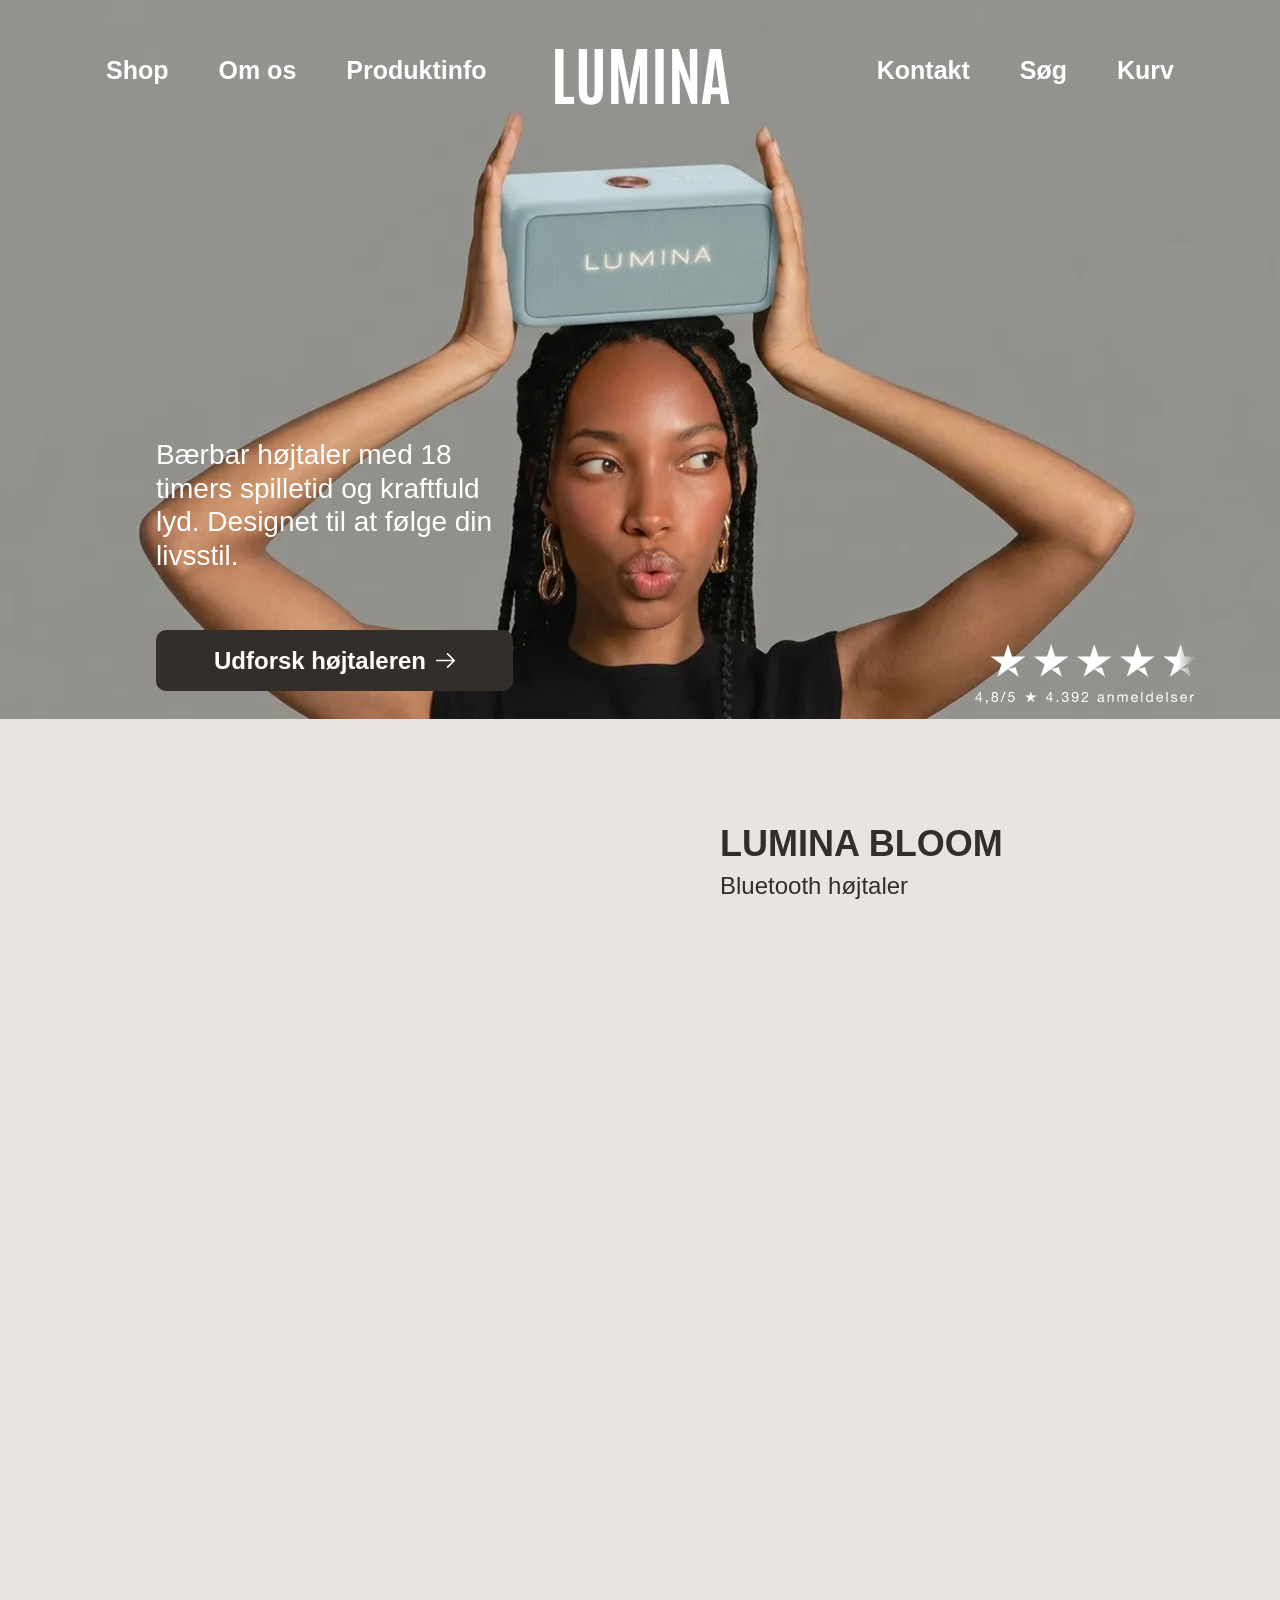
==== index.html @ 3d94c8d5 "Tilføjelse af information sektion" ====
<!DOCTYPE html>
<html lang="da">
<head>
    <meta charset="UTF-8">
    <meta name="viewport" content="width=device-width, initial-scale=1.0">
    <title>Lumina Bloom</title>
    <link href="https://fonts.googleapis.com/css2?family=Antonio:wght@700&family=Inter:wght@300;400;600&display=swap" rel="stylesheet">
    <link rel="stylesheet" href="styles.css">
</head>
<body>
    <header>
        <nav>
            <div class="nav-links">
                <a href="#shop">Shop</a>
                <a href="about.html">Om os</a>
                <a href="#produktinfo">Produktinfo</a>
            </div>
            <a href="index.html" class="logo">LUMINA</a>
            <div class="nav-links nav-links-right">
                <a href="#kontakt">Kontakt</a>
                <button type="button">Søg</button>
                <button type="button">Kurv</button>
            </div>
        </nav>
    </header>

    <main> 
        <h1 class="description">
            Bærbar højtaler med 18<br>
            timers spilletid og kraftfuld<br>
            lyd. Designet til at følge din<br>
            livsstil.
        </h1>

        <a href="#shop" class="cta-btn">
            Udforsk højtaleren
            <img src="images/pil.webp" alt="">
        </a>

        <img src="images/Trustpilot.webp" alt="Trustpilot" class="hero-trustpilot">
    </main>

    <!-- PRODUKT-CARD -->
    <article class="feature-card" id="shop" aria-labelledby="feature-title">
        <div class="feature-image">
            <img src="images/sagegreen.webp" alt="Lumina Bloom højtaler i Sage Green" id="feature-img">
        </div>

        <div class="feature-content">
            <!-- Overskrift + undertitel hører sammen -->
            <hgroup>
                <h2 class="feature-title" id="feature-title">Lumina Bloom</h2>
                <p class="feature-subtitle">Bluetooth højtaler</p>
            </hgroup>

            <p class="feature-price"><span class="visually-hidden">Pris: </span>1995 DKK</p>

            <p class="feature-text">
                Kraftfuld lyd i et blødt og minimalistisk design. Op til 18 timers spilletid, justerbart LED-lys og Social Connect. Skabt til at dele musikken, hvor du er.
            </p>
            <button type="button" class="feature-read-more">
                Læs mere<span class="visually-hidden"> om Lumina Bloom</span>
            </button>

            <hr class="feature-line">

            <!-- Farvevælger: radioknapper, så skærmlæsere siger fx "Dusty Rose, valgt, 2 af 4" -->
            <fieldset class="color-picker">
                <legend class="feature-color">
                    <span class="feature-color-label">Farve</span>
                    <span class="feature-color-name" id="feature-color-name">- Sage Green</span>
                </legend>

                <div class="color-swatches">
                    <label class="swatch swatch-green">
                        <input type="radio" name="farve" value="Sage Green" data-image="images/sagegreen.webp" checked>
                        <span class="visually-hidden">Sage Green</span>
                    </label>
                    <label class="swatch swatch-rose">
                        <input type="radio" name="farve" value="Dusty Rose" data-image="images/dustyrose.webp">
                        <span class="visually-hidden">Dusty Rose</span>
                    </label>
                    <label class="swatch swatch-white">
                        <input type="radio" name="farve" value="Moonlight White" data-image="images/moonlightwhite.webp">
                        <span class="visually-hidden">Moonlight White</span>
                    </label>
                    <label class="swatch swatch-lavender">
                        <input type="radio" name="farve" value="Lavender Mist" data-image="images/lavendermist.webp">
                        <span class="visually-hidden">Lavender Mist</span>
                    </label>
                </div>
            </fieldset>

            <button type="button" class="feature-buy">
                Køb nu<span class="visually-hidden"> – Lumina Bloom</span>
            </button>
        </div>
    </article>

    <!-- PRODUKTSPECIFIKATIONER -->
    <section class="specs-section" id="produktinfo" aria-labelledby="specs-title">
        <h2 class="specs-title" id="specs-title">Produktspecifikationer</h2>

        <div class="specs-box">
            <ul class="specs-list">
                <li><span class="spec-label">Lydstyrke:</span> Op til 100 dB</li>
                <li><span class="spec-label">Vandafvisende:</span> IPX5</li>
                <li><span class="spec-label">Batteritid:</span> 18 timers spilletid</li>
                <li><span class="spec-label">Vægt:</span> 4,5 kg</li>
                <li><span class="spec-label">Mål:</span> 32 × 15 × 16 cm (B × H × D)</li>
                <li><span class="spec-label">Tilslutning:</span> Bluetooth 5.3 og AUX</li>
            </ul>

            <!-- aria-expanded fortæller skærmlæsere om listen er åben eller lukket -->
            <button type="button" class="specs-toggle" aria-expanded="false" aria-controls="specs-more">
                <span class="specs-toggle-icon" aria-hidden="true">+</span>
                Flere specifikationer og information
            </button>

            <ul class="specs-list specs-more" id="specs-more" hidden>
                <li>Højtaleren er med bløde former og stofbeklædt front</li>
                <li>Subtile LED-lys der følger musikken.</li>
                <li>LED-lystemaet kan ændres i appen</li>
                <li>Kan parre op til 3 andre LUMINA One enheder.</li>
                <li>USB-C oplader medfølger.</li>
            </ul>
        </div>
    </section>

    <section class="split-section">
      <div class="split-text">
        <h1 class="headline-left">Nyhed</h1>
        <h2 class="headline-sub">SOCIAL CONNECT</h2>
        <p>Social Connect er en smart og intuitiv funktion, der gør det let for dig og dine venner at kombinere jeres musiksmag i én fælles playliste – direkte i Lumina app’en. 

I stedet for at én person står for musikken til en fest eller et socialt arrangement, kan alle deltagere tilføje deres yndlingssange og påvirke stemningen i rummet. </p>

<p> Når playlisterne “blendes”, analyserer app’en musiksmag, genrevalg, tempo og stemning, og skaber en dynamisk, balanceret playliste, der repræsenterer alles favoritter. 

Appen er gratis og tilgængelig i App Store og Google Play.</p>
      </div>
      <div class="split-image">
        <img src="images/socialconnect2.png" alt="Lumina Bloom">
      </div>
    </section>

   <section class="gallery-section">
    <h1>FOLLOW US ON SOCIAL</h1>

    <div class="gallery-grid">

        <!-- Top row -->
        <img src="images/luminarose.png" class="gallery-image">
        <img src="images/instabillede2.png" class="gallery-image">

        <div class="instagram-box">
            <a href="https://www.instagram.com" target="_blank" class="insta-link" style="text-decoration: none;">FOLLOW US ON INSTAGRAM →</a>
        </div>

        <!-- Bottom row -->
        <img src="images/picnicinsta.png" class="gallery-image">
        <img src="images/luminagreen.png" class="gallery-image">
        <img src="images/beigelum.png" class="gallery-image">

    </div>

    <section class="subscribe-section">
        <h1>SUBSCRIBE</h1>
        <p class="subtext">
            Tilmeld dig vores nyhedsbrev og modtag<br>
            en velkomstbonus og andre eksklusive rabatter.
        </p>

        <div class="input-wrapper">
            <input type="email" placeholder="Dinmail@gmail.com">
            <button>Tilmeld</button>
        </div>
    </section>
   

    <footer id="kontakt">
        <div class="footer-content">
            <div>
                <h3>Kundeservice</h3>
                <ul>
                    <li>Kontakt os</li>
                    <li>Spørgsmål og svar</li>
                    <li>Retur og reklamation</li>
                    <li>Levering</li>
                    <li>Handelsbetingelser</li>
                </ul>
            </div>

            <div>
                <h3>Om Lumina</h3>
                <ul>
                    <li>Om os</li>
                    <li>Produktanmeldelser</li>
                    <li>Cookies</li>
                </ul>
            </div>
        </div>

        <div class="payment-icons">
            <img src="images/mp.png" alt="">
            <img src="images/klarna.png" alt="">
            <img src="images/visa.png" alt="">
            <img src="images/mastercard.png" alt="">
            <img src="images/applepay.png" alt="">
        </div>

        <p class="copyright">© 2025 Lumina Audio</p>

        <div class="socials">
            <img src="images/tiktok.svg" alt="">
            <img src="images/fb.svg" alt="">
            <img src="images/insta.svg" alt="">
        </div>
    </footer>
  
    <script src="script.js"></script>
    
 </body>
</html>
---- styles.css ----
@import url('https://fonts.googleapis.com/css2?family=Inter:wght@400;600;700&family=Antonio:wght@400;700&family=Bebas+Neue&family=Oswald:wght@400;700&display=swap');

/* --- General Settings --- */
        :root {
            --bg-color: #cfbdae; /* The beige background color */
            --text-color: #ffffff;
            --btn-bg: #f5f0e6;   /* Light cream for buttons */
            --btn-text: #bcaaa0; /* Darker tone for button text */
            --nav-pill: rgba(255, 255, 255, 0.25);
        }

        /* --- General Reset --- */
        * {
            margin: 0;
            padding: 0;
            box-sizing: border-box;
        }

        html, body {
  height: 100%;
}

/* Tekst kun for skærmlæsere: usynlig på skærmen, men bliver læst op */
.visually-hidden {
  position: absolute;
  width: 1px;
  height: 1px;
  padding: 0;
  margin: -1px;
  overflow: hidden;
  clip: rect(0, 0, 0, 0);
  white-space: nowrap;
  border: 0;
}

/* Blød scroll til ankerlinks, men ikke for brugere der har slået animationer fra */
@media (prefers-reduced-motion: no-preference) {
  html { scroll-behavior: smooth; }
}

html, body {
  margin: 0;
  padding: 0;
  overflow-x: hidden;
}

body {
  display: flex;
  flex-direction: column;
  min-height: 100vh;
  padding: 20px 40px 0; 
  overflow-x: hidden;
}

        /* --- Header / Navigation --- */
        header {
            display: flex;
            justify-content: space-between;
            align-items: center;
            padding: 30px 40px 10px;
            /* Ligger oven på hero-billedet, starter i sidens øverste venstre hjørne */
            position: absolute;
            top: 0;
            left: 0;
            right: 0;
            z-index: 10;
        }

        nav {
            display: flex;
            justify-content: center;
            align-items: center;
            gap: 15px;
            width: 100%;
        }

        .logo {
            font-family: 'Antonio', sans-serif;
            font-weight: 700;
            font-size: 64px;
            color: #FFFFFF;
            text-decoration: none;
        }

        /* Links i venstre side: X 106, Y 59, 475 x 23 px */
        .nav-links {
            position: absolute;
            left: 106px;
            top: 59px;
            width: 475px;
            height: 23px;
            display: flex;
            align-items: center;
            gap: 50px;
        }

        /* Højre side: spejler venstre side med samme afstand til kanten */
        .nav-links-right {
            left: auto;
            right: 106px;
            width: auto;
            justify-content: flex-end;
        }

        .nav-links a,
        .nav-links button {
            background: none;
            border: none;
            padding: 0;
            cursor: pointer;
            font-family: 'Helvetica Neue', Helvetica, Arial, sans-serif;
            font-weight: 700;
            font-size: 25px;
            line-height: 23px;
            color: #FFFFFF;
            text-decoration: none;
            white-space: nowrap;
        }

        /* --- Main Content --- */
        main {
            display: flex;
            flex-direction: column;
            align-items: center;
            width: 100vw;
            margin-left: calc(-50vw + 50%);
            margin-right: calc(-50vw + 50%);
            margin-top: -20px; /* Ophæver body'ens top-padding, så billedet starter helt oppe */
            position: relative; /* Så .description kan placeres ud fra heroens øverste venstre hjørne */
            /* Billedets højde (832/1280 af bredden) minus 3 cm, som skæres af i toppen */
            min-height: calc(100vw * 832 / 1280 - 3cm);
            padding: 140px 20px 60px; /* Plads til naven øverst */
            /* Billedet i fuld bredde, forankret i bunden så toppen skæres af; farven matcher billedets grå baggrund */
            background: #939190 url('images/Hero.webp') bottom center / 100% auto no-repeat;
        }

        h1 {
            font-family: 'Antonio', sans-serif; 
            font-size: 6rem;
            text-transform: uppercase;
            letter-spacing: 3px;
            margin-bottom: 40px;
            text-align: center;
            color: #fdfcf5; 
            opacity: 0.9;
        }

/* --- Text and CTA --- */
        /* Hero-tekst i venstre side: X 156, Y 438 */
        .description {
            position: absolute;
            left: 156px;
            top: 438px;
            font-family: 'Helvetica Neue', Helvetica, Arial, sans-serif;
            font-weight: 400;
            font-size: 28px;
            line-height: 1.2;
            text-align: left;
            color: #FFFFFF;
            /* Nulstiller den generelle h1-styling */
            text-transform: none;
            letter-spacing: normal;
            opacity: 1;
            margin: 0;
        }

        /* CTA under hero-teksten: X 156, Y 630, 357 x 61 px */
        .cta-btn {
            position: absolute;
            left: 156px;
            top: 630px;
            width: 357px;
            height: 61px;
            padding: 16px 70px;
            display: inline-flex;
            align-items: center;
            justify-content: center;
            gap: 10px;
            white-space: nowrap;
            background-color: #332E29;
            color: #FFFFFF;
            font-family: 'Helvetica Neue', Helvetica, Arial, sans-serif;
            font-weight: 700;
            font-size: 24px;
            text-decoration: none;
            border: none;
            border-radius: 10px;
            cursor: pointer;
            transition: background-color 0.3s;
        }

        .cta-btn img {
            width: 19px;
            height: 15px;
        }

        /* Trustpilot nederst i højre hjørne af heroen.
           Designets X 1135 / Y 748 på en 1440 px bred side = 66 px fra højre kant og 2 px fra bunden */
        .hero-trustpilot {
            position: absolute;
            right: 66px;
            bottom: 2px;
            width: 239px;
            height: 73px;
        }

        /* Kun baggrundsfarven fader til 50 %, teksten forbliver fuldt synlig */
        .cta-btn:hover {
            background-color: rgba(51, 46, 41, 0.5);   /* #332E29 ved 50 % */
        }

        .feature-buy:hover {
            background-color: rgba(61, 53, 41, 0.5);   /* #3D3529 ved 50 % */
        }

        /* --- Produkt-card under hero (1255 x 586) ---
           Positionerne fra designet er målt fra cardets øverste venstre hjørne:
           billede 586 px + gap 94 px = højre kolonne starter på X 680.
           Afstandene mellem elementerne er regnet ud fra Y-værdierne. */
        .feature-card {
            display: grid;
            grid-template-columns: 586px 1fr;
            column-gap: 94px;
            align-items: center;
            width: 100%;
            max-width: 1255px;
            min-height: 586px;
            margin: 80px auto;
            color: #332E29;
        }

        .feature-image img {
            display: block;
            width: 100%;
            height: auto;
        }

        .feature-content {
            display: flex;
            flex-direction: column;
            align-items: flex-start;
            padding: 20px 0;
            line-height: 1.2;
        }

        /* Overskriver den generelle `* { font-family: Inter }` */
        .feature-content,
        .feature-content * {
            font-family: 'Helvetica Neue', Helvetica, Arial, sans-serif;
        }

        /* Alt i højre kolonne flugter i venstre kant (X 680) */
        .feature-title,
        .feature-subtitle,
        .feature-price,
        .feature-text,
        .feature-read-more,
        .feature-color {
            color: #332E29;
        }

        .feature-title {
            text-transform: uppercase; /* Skrevet "Lumina Bloom" i HTML, så skærmlæsere ikke staver det */
            font-weight: 700;
            font-size: 36px;
        }

        .feature-subtitle {
            margin-top: 7px;
            font-weight: 500;
            font-size: 24px;
        }

        .feature-price {
            margin-top: 20px;
            font-style: italic;
            font-weight: 400;
            font-size: 32px;
        }

        .feature-text {
            margin-top: 35px;
            font-weight: 300;
            font-size: 24px;
        }

        .feature-read-more {
            margin-top: 10px;
            background: none;
            border: none;
            padding: 0;
            cursor: pointer;
            font-style: italic;
            font-weight: 300;
            font-size: 24px;
            line-height: 1.2;
        }

        /* Streg: X 680, 575 px lang, 0.5 px sort */
        .feature-line {
            width: 100%;
            margin-top: 23px;
            border: none;
            border-top: 0.5px solid #000000;
        }

        .feature-color {
            margin-top: 35px;
            font-size: 24px;
        }

        .feature-color-label {
            font-weight: 500;
        }

        .feature-color-name {
            font-style: italic;
            font-weight: 100;
        }

        /* Fire cirkler på 45 x 45 med 9 px mellemrum */
        .color-swatches {
            display: flex;
            gap: 9px;
            margin-top: 16px;
        }

        /* Fieldset uden browserens standard-ramme */
        .color-picker {
            border: none;
            padding: 0;
            margin: 0;
            min-width: 0;
        }

        .color-picker legend {
            padding: 0;
        }

        .swatch {
            position: relative;
            display: block;
            width: 45px;
            height: 45px;
            border-radius: 50%;
            border: 1px solid;
            cursor: pointer;
            box-shadow: 1px 3px 4px rgba(0, 0, 0, 0.25);
        }

        /* Selve radioknappen skjules visuelt, men kan stadig bruges med tastatur og skærmlæser */
        .swatch input {
            position: absolute;
            opacity: 0;
            width: 1px;
            height: 1px;
            margin: 0;
        }

        /* Valgt cirkel: inner shadow i stedet for drop shadow */
        .swatch:has(input:checked) {
            box-shadow: inset 1px 3px 4px rgba(0, 0, 0, 0.25);
        }

        /* Tydelig fokus-ring når man bruger tastatur */
        .swatch:has(input:focus-visible) {
            outline: 2px solid #332E29;
            outline-offset: 3px;
        }

        .swatch-green    { background-color: #D6E0D0; border-color: #8CAF78; }
        .swatch-rose     { background-color: #DFA093; border-color: #97685E; }
        .swatch-white    { background-color: #E0CDBB; border-color: #897D71; }
        .swatch-lavender { background-color: #D0E4EA; border-color: #528494; }

        /* Køb nu: 412 x 59 */
        .feature-buy {
            margin-top: 40px;
            width: 412px;
            height: 59px;
            padding: 15px 165px;
            border: none;
            border-radius: 10px;
            background-color: #3D3529;
            color: #FFFFFF;
            font-weight: 700;
            font-size: 24px;
            white-space: nowrap;
            cursor: pointer;
            transition: background-color 0.3s;
        }

        @media (max-width: 1100px) {
            .feature-card {
                grid-template-columns: 1fr;
                row-gap: 40px;
                min-height: 0;
            }
            .feature-image img {
                max-width: 586px;
                margin: 0 auto;
            }
            .feature-buy {
                width: 100%;
                max-width: 412px;
                padding: 15px;
            }
        }

        /* --- Responsivitet (Mobil) --- */
        @media (max-width: 768px) {
            h1 { font-size: 3.5rem; }
            header { flex-direction: column; gap: 20px; }
            main { padding-top: 220px; }
            .description { position: static; font-size: 20px; margin-bottom: 25px; }
            .cta-btn { position: static; width: auto; height: auto; padding: 14px 32px; font-size: 18px; }
            .hero-trustpilot { position: static; width: 180px; height: auto; margin-top: 30px; }
            nav { flex-wrap: wrap; justify-content: center; }
            .nav-links { position: static; width: auto; height: auto; gap: 24px; }
            .nav-links a,
            .nav-links button { font-size: 18px; }
        }
  
/* --- Layout Container --- */
.container {
    display: flex;
    justify-content: space-between;
    align-items: flex-start;
    gap: 60px;
    max-width: 1400px;
    margin: 0 auto;
    padding: 40px;
}


.content-left {
    flex: 1 1 0%;
    color: #ffffff;
}

.sub-heading {
    font-family: 'Antonio', sans-serif;
    font-size: 1.5rem;
    text-transform: uppercase;
    letter-spacing: 1px;
    margin-top: 40px;
    margin-bottom: 15px;
    color: #D88373;
}

.headline-sub {
    font-family: 'Antonio', sans-serif;
    font-size: 2rem;;
    text-transform: uppercase;
    letter-spacing: 2px;
    margin-bottom: 20px;
}

.main-heading {
    font-family: 'Antonio', sans-serif;
    font-size: 5rem;
    text-transform: uppercase;
    letter-spacing: 2px;
    margin-bottom: 30px;
    color: #fdfcf5;
}

.cta-button {
    display: inline-block;
    background-color: #f5f0e6;
    color: #a08f7f;
    padding: 12px 30px;
    border: none;
    border-radius: 25px;
    text-decoration: none;
    font-weight: 600;
    text-transform: uppercase;
    cursor: pointer;
    transition: transform 0.3s;
    margin-top: 20px;
}

.cta-button:hover {
    transform: scale(1.05);
}


.content-right {
    flex: 0 0 420px;       
    display: flex;
    justify-content: flex-end; 
    align-items: flex-start;
}

.images-gallery {
    width: 100%;
    max-width: 420px;
    display: flex;
    flex-direction: column;
    gap: 20px;
    align-items: flex-end; 
}


.image-wrapper {
    overflow-x: auto;
    overflow-y: hidden;
    white-space: nowrap;
    padding: 50px 0; 
    background-color: #D0BBA6;
    text-align: right;
    margin-top: 0;
}

.image-wrapper img {
    width: 200px;
    height: auto;
    display: inline-block;
    margin: 0 10px;
}

.large-image-section {
    width: 100%;
    margin-top: 60px;
    display: flex;
    justify-content: center;
    align-items: center; 
}

.hero-content {
    width: 100%;
    max-width: 1200px;
    text-align: center;
    display: flex;
    flex-direction: column;
    align-items: center; 
}

.hero-title {
    font-family: 'Bebas Neue', sans-serif;
    font-size: 6rem;
    color: white;
    margin-bottom: 10px;
    letter-spacing: 2px;
}

.hero-image {
    width: 100%;
    max-width: 1200px; 
    height: auto;
    border-radius: 0;
    display: block;
    margin: 0 auto; 
}

/* --- Produktspecifikationer --- */
/* Fuld bredde med produktinfo.webp som baggrund; højden følger billedets proportioner (1280 x 742) */
.specs-section {
    position: relative;
    width: 100vw;
    margin-left: calc(-50vw + 50%);
    margin-right: calc(-50vw + 50%);
    aspect-ratio: 1280 / 742;
    background: url('images/produktinfo.webp') center / cover no-repeat;
    color: #332E29; /* Al tekst i sektionen */
}

/* Overskrift: X 89, Y 35 i sektionen */
.specs-title {
    position: absolute;
    left: 89px;
    top: 35px;
    margin: 0;
    font-family: 'Antonio', sans-serif;
    font-weight: 700;
    font-size: 64px;
    letter-spacing: 0.01em; /* 1 % */
    line-height: 1.2;
    text-transform: uppercase; /* Skrevet med små bogstaver i HTML, så skærmlæsere ikke staver det */
    color: #332E29;
}

/* Boks: 517 x 376, #DCDBD9, 20 px runde hjørner.
   36 px padding giver listen (297 x 242) øverst og knappen på X 36 / Y 299.
   Højden er "mindst 376", så boksen vokser nedad når de ekstra punkter vises. */
.specs-box {
    position: absolute;
    left: 89px;
    top: 150px;
    width: 517px;
    min-height: 376px;
    padding: 36px;
    background-color: #DCDBD9;
    border-radius: 20px;
    color: #332E29;
}

.specs-box,
.specs-box * {
    font-family: 'Helvetica Neue', Helvetica, Arial, sans-serif;
}

/* Runde punkter foran hvert tekststykke */
.specs-list {
    list-style: disc;
    padding-left: 22px;
    font-size: 18px;
    font-weight: 400;
    line-height: 1.2;
}

.specs-list li + li {
    margin-top: 18px;
}

.spec-label {
    font-weight: 500;
}

/* Knap: 399 x 41 med 10 px padding, 21 px under listen */
.specs-toggle {
    display: flex;
    align-items: center;
    gap: 8px;
    width: 399px;
    height: 41px;
    margin-top: 21px;
    padding: 10px;
    background: none;
    border: none;
    border-radius: 10px;
    cursor: pointer;
    color: #332E29;
    font-size: 18px;
    font-weight: 300;
    font-style: italic;
    text-align: left;
}

.specs-toggle-icon {
    display: inline-block;
    width: 12px;
    font-style: normal;
}

.specs-toggle:focus-visible {
    outline: 2px solid #332E29;
    outline-offset: 2px;
}

/* Vokser en smule ved hover, så man kan se det er en knap.
   Vokser ud fra venstre kant, så teksten ikke flytter sig væk fra punkterne */
@media (prefers-reduced-motion: no-preference) {
    .specs-toggle {
        transform-origin: left center;
        transition: transform 0.2s ease;
    }

    .specs-toggle:hover {
        transform: scale(1.05);
    }
}

.specs-more {
    margin-top: 21px;
}

/* Mindre skærme: boks og overskrift i almindelig rækkefølge, så intet ryger uden for sektionen */
@media (max-width: 900px) {
    .specs-section {
        aspect-ratio: auto;
        padding: 30px 20px 40px;
    }
    .specs-title {
        position: static;
        margin-bottom: 24px;
    }
    .specs-box {
        position: static;
        width: 100%;
        max-width: 517px;
        min-height: 0;
    }
    .specs-toggle {
        width: 100%;
        height: auto;
    }
}

@media (max-width: 768px) {
    .specs-title {
        left: 20px;
        top: 20px;
        font-size: 36px;
    }
    .specs-box {
        padding: 24px;
    }
}

/* --- New Section - Split Layout --- */
.split-section {
  display: flex;
  align-items: center;
  justify-content: space-between;
  gap: 40px;
  max-width: 1400px;
  margin: -80px auto 80px;
  padding: 0 60px;
}

.split-text {
  flex: 1;
  color: #3D3529;
}

.split-text h1 {
  font-family: 'Antonio', sans-serif;
  font-size: 2rem; 
  color: #3D3529;
  text-transform: uppercase;
  letter-spacing: 2px;
  margin-bottom: 20px;
}

.split-text p {
  font-size: 1rem;
  line-height: 1.8; 
  max-width: 520px;
  opacity: 0.9;
  margin-bottom: 34px;
}

.split-image {
  flex: 1;
  display: flex;
  justify-content: center;
}

.split-image img {
  width: 100%;
  max-width: 820px;
  height: auto;
  border-radius: 20px;
}

@media (max-width: 900px) {
  .split-section {
    flex-direction: column;
    text-align: center;
    padding: 0 20px;
    margin: 40px auto;
  }
  .split-text p {
    margin: 0 auto 24px;
  }
}


/* --- Container for content --- */
        .content-wrapper {
            max-width: 1200px; /* Ensures images do not become too wide on large screens */
            width: 100%;
            text-align: center;
        }

        /* --- Heading Styling --- */
        h2.section-title {
            font-size: 3rem; /* Large text */
            text-transform: uppercase;
            font-weight: bold;
            color: #A69685; 
            margin-bottom: 30px;
            margin-top: 0;
            letter-spacing: 2px;
            font-family: 'Oswald', sans-serif; 
        }


        /* Mobile adjustment */
        @media (max-width: 768px) {
            h2.section-title {
                font-size: 2rem; /* Smaller text on mobile */
            }
        }

       .gallery-section {
    max-width: 1200px;
    margin: 0 auto;
    padding: 40px 20px;
}

.gallery-section h1 {
    text-align: center;
    font-size: 48px;
    margin-bottom: 40px;
    color: #3D3529;; 
}

/* Grid styling */
.gallery-grid {
    display: grid;
    grid-template-columns: repeat(3, 1fr);
    gap: 10px;
}

/* Images */
.gallery-image {
    width: 100%;
    height: 100%;
    object-fit: cover;
    border-radius: 4px;
}

/* Instagram box */
.instagram-box {
    background: #77685D;
    display: flex;
    justify-content: center;
    align-items: center;
    padding: 40px;
    border-radius: 4px;
    cursor: pointer;
    transition: background 0.3s ease;
}

.instagram-box:hover {
    background: #eda897;
}

.insta-link {
    text-decoration: none;
    font-size: 18px;
    color: white;
    letter-spacing: 1px;
    font-weight: bold;
}

/* SUBSCRIBE SECTION */

.subscribe {
    margin-bottom: 0;
    padding-bottom: 0;
}

.subscribe-section {
    text-align: center;
    padding: 80px 20px;
}

.subscribe-section h1 {
    font-size: 70px;
    font-weight: 700;
    letter-spacing: 3px;
    color: #3D3529;
    margin-bottom: 20px;
}

.subscribe-section .subtext {
    font-size: 16px;
    margin-bottom: 35px;
}

.input-wrapper {
    display: flex;
    justify-content: center;
    gap: 10px;
}

.input-wrapper input {
    width: 280px;
    padding: 14px;
    border-radius: 12px;
    border: none;
    background: #d9dce2;
    font-size: 14px;
}

.input-wrapper button {
    background: #f4b8ab;
    border: none;
    padding: 12px 25px;
    border-radius: 12px;
    font-size: 15px;
    cursor: pointer;
}

/* FOOTER STYLING */
footer {
  width: 100%;
  position: relative;
  box-sizing: border-box;
  padding: 50px 120px 50px 70px;
  background-color: #bfb2a0;
  color: #333333;
  overflow: hidden;
  margin: 0 auto;
}

/* Footer content */
.footer-content {
    display: flex;
    gap: 120px;
    margin-bottom: 10px;
}

.footer-content h3 {
    font-size: 17px;
    margin-bottom: 10px;
}

.footer-content ul {
    list-style: none;
    padding: 0;
}

.footer-content li {
    margin-bottom: 8px;
    font-size: 14px;
}

/* Payment methods */
.payment-icons {
  position: absolute;
  left: 70px;            
  bottom: 1px;          
  display: flex;
  gap: 15px;
  margin: 0;
  z-index: 10;
  align-items: center;
  transform: none;       
}

.payment-icons img {
  height: 30px;
}

.payment-icons img[src*="mp.png"]  { height: 40px; }
.payment-icons img[src*="applepay.png"] { height: 30px; }

/* Mobile adjustment — move closer to the edge */
@media (max-width: 480px) {
  .payment-icons { left: 16px; bottom: 12px; gap: 10px; }
  .payment-icons img { height: 26px; }
}


/* Copyright */
footer .copyright {
  position: absolute;
  left: 50%;
  transform: translateX(-50%);
  bottom: 10px;       
  margin: 0;
  font-size: 14px;
  opacity: 0.7;
  text-align: center;
  z-index: 5;
}

/* Social icons */
.socials {
    position: absolute;
    right: 50px;
    bottom: 10px;
    display: flex;
    gap: 20px;
}

.socials img {
    height: 35px;
}


.headline-left {
  display: block;
  text-align: left;     
  margin: 0 0 20px 0;   
  transform: none;      
}

.content-left .headline-left {
  max-width: 100%;
  margin-left: 0;
}

.split-text .headline-left,
.headline-left {
  color: rgb(250, 105, 129); 
}

* {
    margin: 0;
    padding: 0;
    box-sizing: border-box;
    font-family: 'Inter', sans-serif;
}

body {
    background-color: #E8E4E1;
    color: #332E29;
}

.about-container {
    width: 90%;
    max-width: 1200px;
    margin: 0 auto;
    padding: 40px 0;
    position: relative;
}


.back-btn {
background-color: #f5f0e6;
            color: #a08f7f;
            padding: 14px 40px;
            border: none;
            border-radius: 30px;
            font-size: 1rem;
            font-weight: 600;
            text-transform: uppercase;
            cursor: pointer;
            transition: transform 0.3s;
}


.title {
    font-size: 72px;
    letter-spacing: 4px;
    margin-bottom: 40px;
    color: #3D3529;
}

.content {
    display: flex;
    flex-direction: row-reverse;
    gap: 40px;
    align-items: flex-start;
}

.image-left {
    width: 30%;
    border-radius: 25px;
    object-fit: cover;
}

.text-block {
    width: 50%;
    font-size: 18px;
    line-height: 1.6;
color: #3D3529;
}

.text-block h3 {
    margin-top: 20px;
    font-size: 22px;
    color: #3D3529;
}

.product-section {
    margin-top: 50px;
    display: flex;
    justify-content: center;
}

.image-right {
    width: 45%;
    border-radius: 25px;
    object-fit: cover;
}

/* Toast / pop-up if purchase */
.cart-toast {
  position: fixed;
  left: 50%;
  bottom: 32px;
  transform: translateX(-50%) translateY(12px);
  background: rgba(112, 111, 109, 0.95);
  color: #fff;
  padding: 12px 20px;
  border-radius: 12px;
  box-shadow: 0 10px 30px rgba(172, 153, 132, 0.25);
  opacity: 0;
  transition: opacity 260ms ease, transform 260ms ease;
  z-index: 9999;
  font-weight: 600;
  pointer-events: none;
}

/* When toast is visible */
.cart-toast.visible {
  opacity: 1;
  transform: translateX(-50%) translateY(0);
}

/* Smaller devices: move toast slightly up */
@media (max-width: 480px) {
  .cart-toast { bottom: 18px; padding: 10px 14px; font-size: 14px; }
}

/* Ensure main content fills available height */
main {
  flex: 1 0 auto;
}
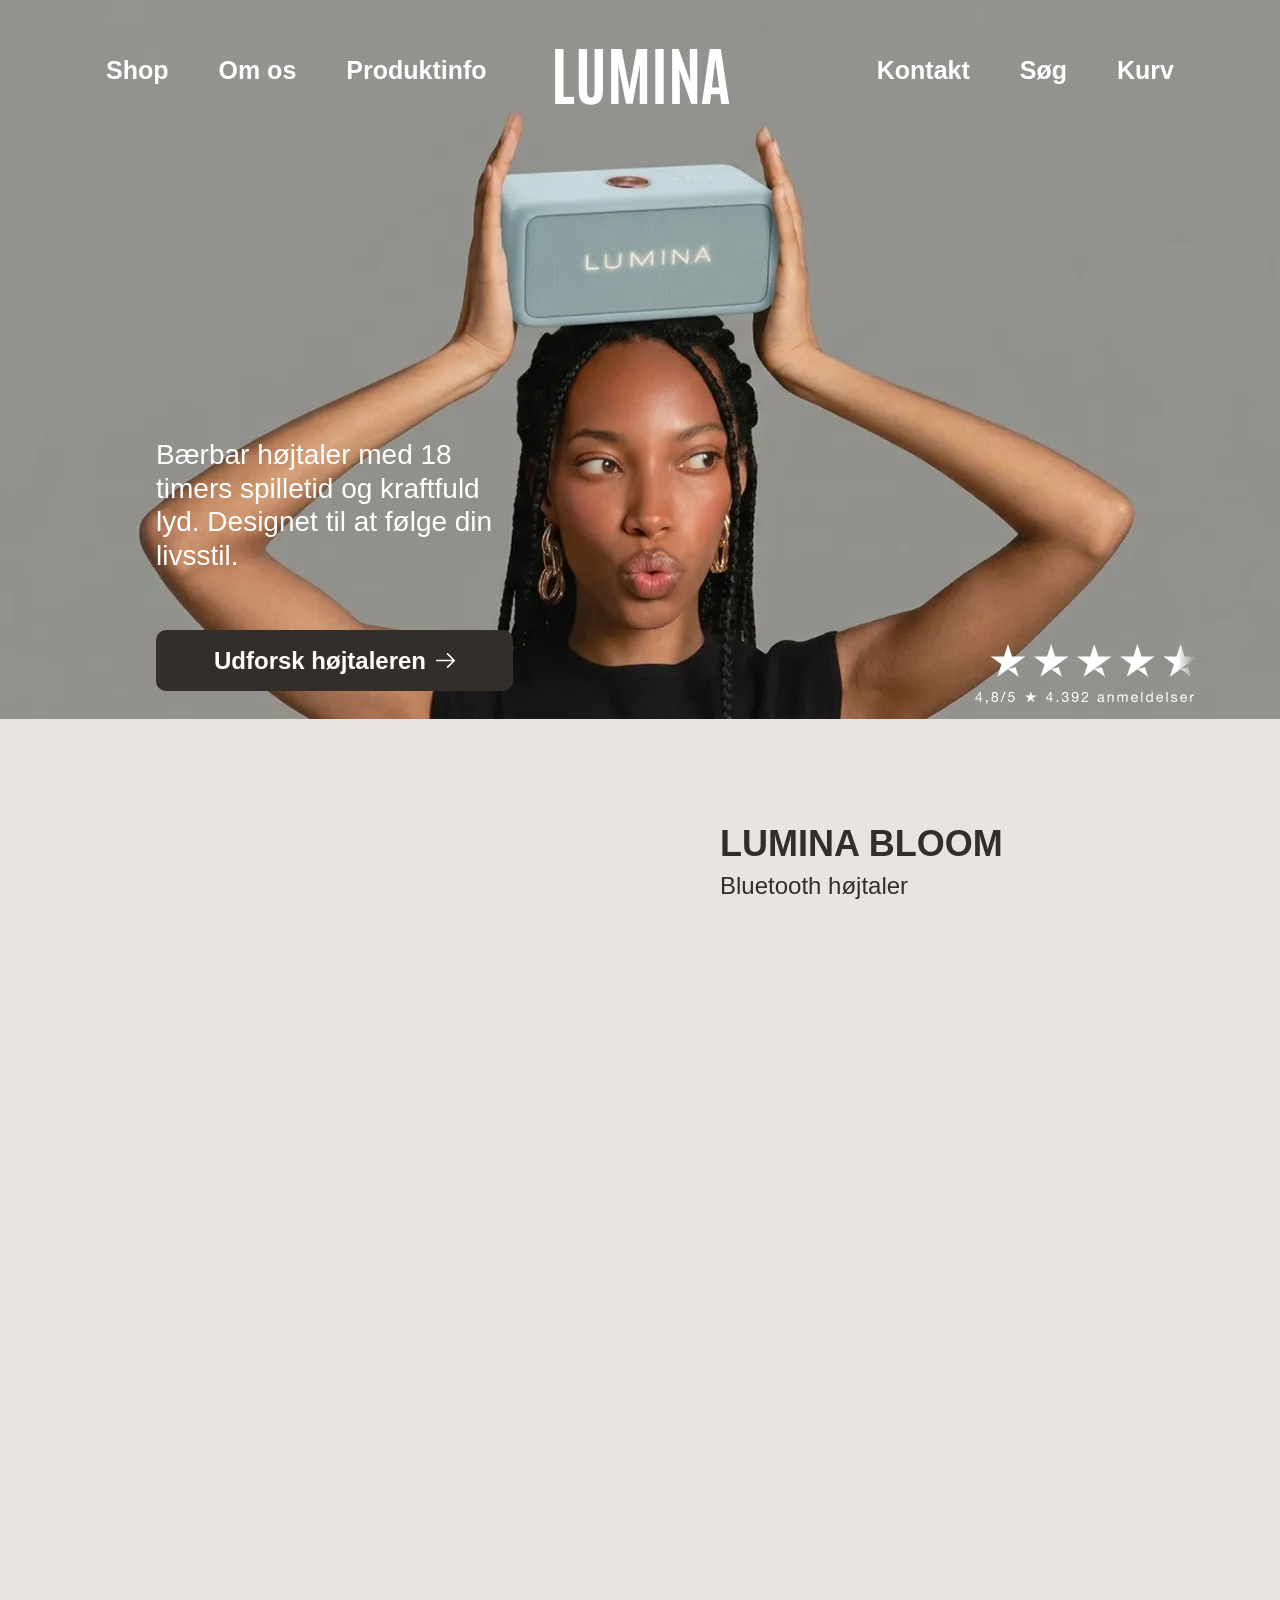
==== commit 0c7a2366: "Rettelse af SoMe afsnittet og slettet subscribe afsnittet" ====
--- a/index.html
+++ b/index.html
@@ -4,7 +4,7 @@
     <meta charset="UTF-8">
     <meta name="viewport" content="width=device-width, initial-scale=1.0">
     <title>Lumina Bloom</title>
-    <link href="https://fonts.googleapis.com/css2?family=Antonio:wght@700&family=Inter:wght@300;400;600&display=swap" rel="stylesheet">
+    <link href="https://fonts.googleapis.com/css2?family=Antonio:wght@700&family=Arimo:wght@700&family=Inter:wght@300;400;600&display=swap" rel="stylesheet">
     <link rel="stylesheet" href="styles.css">
 </head>
 <body>
@@ -127,54 +127,82 @@
         </div>
     </section>
 
-    <section class="split-section">
-      <div class="split-text">
-        <h1 class="headline-left">Nyhed</h1>
-        <h2 class="headline-sub">SOCIAL CONNECT</h2>
-        <p>Social Connect er en smart og intuitiv funktion, der gør det let for dig og dine venner at kombinere jeres musiksmag i én fælles playliste – direkte i Lumina app’en. 
-
-I stedet for at én person står for musikken til en fest eller et socialt arrangement, kan alle deltagere tilføje deres yndlingssange og påvirke stemningen i rummet. </p>
-
-<p> Når playlisterne “blendes”, analyserer app’en musiksmag, genrevalg, tempo og stemning, og skaber en dynamisk, balanceret playliste, der repræsenterer alles favoritter. 
-
-Appen er gratis og tilgængelig i App Store og Google Play.</p>
-      </div>
-      <div class="split-image">
-        <img src="images/socialconnect2.png" alt="Lumina Bloom">
-      </div>
+    <!-- SOCIAL CONNECT -->
+    <section class="social-connect" aria-labelledby="social-connect-title">
+        <div class="social-connect-text">
+            <!-- "Nyheder" er en lille label over overskriften, derfor i hgroup -->
+            <hgroup>
+                <p class="social-connect-label">Nyheder</p>
+                <h2 class="social-connect-title" id="social-connect-title">Social Connect</h2>
+            </hgroup>
+
+            <p>Social Connect er en smart og intuitiv funktion, der gør det let for dig og dine venner at kombinere jeres musiksmag i én fælles playliste – direkte i Lumina app’en.</p>
+
+            <p>I stedet for at én person står for musikken til en fest eller et socialt arrangement, kan alle deltagere tilføje deres yndlingssange og påvirke stemningen i rummet.</p>
+
+            <p>Når playlisterne “blendes”, analyserer app’en musiksmag, genrevalg, tempo og stemning, og skaber en dynamisk, balanceret playliste, der repræsenterer alles favoritter. Appen er gratis og tilgængelig i App Store og Google Play.</p>
+        </div>
+
+        <img src="images/socialconnect.webp" class="social-connect-image"
+             alt="Lumina-appen med Social Connect: invitér dine venner og blend jeres playlister, samt Lumina x Spotify">
     </section>
 
-   <section class="gallery-section">
-    <h1>FOLLOW US ON SOCIAL</h1>
-
-    <div class="gallery-grid">
-
-        <!-- Top row -->
-        <img src="images/luminarose.png" class="gallery-image">
-        <img src="images/instabillede2.png" class="gallery-image">
-
-        <div class="instagram-box">
-            <a href="https://www.instagram.com" target="_blank" class="insta-link" style="text-decoration: none;">FOLLOW US ON INSTAGRAM →</a>
-        </div>
-
-        <!-- Bottom row -->
-        <img src="images/picnicinsta.png" class="gallery-image">
-        <img src="images/luminagreen.png" class="gallery-image">
-        <img src="images/beigelum.png" class="gallery-image">
-
-    </div>
-
-    <section class="subscribe-section">
-        <h1>SUBSCRIBE</h1>
-        <p class="subtext">
-            Tilmeld dig vores nyhedsbrev og modtag<br>
-            en velkomstbonus og andre eksklusive rabatter.
-        </p>
-
-        <div class="input-wrapper">
-            <input type="email" placeholder="Dinmail@gmail.com">
-            <button>Tilmeld</button>
-        </div>
+    <!-- FØLG OS PÅ SOCIALE MEDIER -->
+    <section class="social-section" aria-labelledby="social-title">
+        <h2 class="social-title" id="social-title">Følg os på sociale medier</h2>
+
+        <ul class="social-cards">
+            <li class="social-card">
+                <div class="social-card-header">
+                    <img src="images/logo.webp" alt="" class="social-card-logo">
+                    <span class="social-card-name">Luminaaudio</span>
+                </div>
+                <img src="images/social1.webp" alt="Person sidder på en kasse foran en stenmur og holder en rosa Lumina-højtaler foran ansigtet" class="social-card-image">
+                <!-- Ikonerne er kun pynt og skjules for skærmlæsere -->
+                <div class="social-card-icons" aria-hidden="true">
+                    <div class="social-card-actions">
+                        <img src="images/hjerte.webp" alt="">
+                        <img src="images/chat.webp" alt="">
+                        <img src="images/send.webp" alt="">
+                    </div>
+                    <img src="images/gem.webp" alt="">
+                </div>
+            </li>
+
+            <li class="social-card">
+                <div class="social-card-header">
+                    <img src="images/logo.webp" alt="" class="social-card-logo">
+                    <span class="social-card-name">Luminaaudio</span>
+                </div>
+                <img src="images/social2.webp" alt="Kvinde på yogamåtte i et lyst rum med en rosa Lumina-højtaler ved siden af" class="social-card-image">
+                <!-- Ikonerne er kun pynt og skjules for skærmlæsere -->
+                <div class="social-card-icons" aria-hidden="true">
+                    <div class="social-card-actions">
+                        <img src="images/hjerte.webp" alt="">
+                        <img src="images/chat.webp" alt="">
+                        <img src="images/send.webp" alt="">
+                    </div>
+                    <img src="images/gem.webp" alt="">
+                </div>
+            </li>
+
+            <li class="social-card">
+                <div class="social-card-header">
+                    <img src="images/logo.webp" alt="" class="social-card-logo">
+                    <span class="social-card-name">Luminaaudio</span>
+                </div>
+                <img src="images/social3.webp" alt="To Lumina-højtalere på en reol mellem bøger i varmt sollys" class="social-card-image">
+                <!-- Ikonerne er kun pynt og skjules for skærmlæsere -->
+                <div class="social-card-icons" aria-hidden="true">
+                    <div class="social-card-actions">
+                        <img src="images/hjerte.webp" alt="">
+                        <img src="images/chat.webp" alt="">
+                        <img src="images/send.webp" alt="">
+                    </div>
+                    <img src="images/gem.webp" alt="">
+                </div>
+            </li>
+        </ul>
     </section>
    
 
--- a/styles.css
+++ b/styles.css
@@ -448,14 +448,6 @@
     color: #D88373;
 }
 
-.headline-sub {
-    font-family: 'Antonio', sans-serif;
-    font-size: 2rem;;
-    text-transform: uppercase;
-    letter-spacing: 2px;
-    margin-bottom: 20px;
-}
-
 .main-heading {
     font-family: 'Antonio', sans-serif;
     font-size: 5rem;
@@ -698,64 +690,97 @@
     }
 }
 
-/* --- New Section - Split Layout --- */
-.split-section {
-  display: flex;
-  align-items: center;
-  justify-content: space-between;
-  gap: 40px;
-  max-width: 1400px;
-  margin: -80px auto 80px;
-  padding: 0 60px;
-}
-
-.split-text {
-  flex: 1;
-  color: #3D3529;
-}
-
-.split-text h1 {
-  font-family: 'Antonio', sans-serif;
-  font-size: 2rem; 
-  color: #3D3529;
-  text-transform: uppercase;
-  letter-spacing: 2px;
-  margin-bottom: 20px;
-}
-
-.split-text p {
-  font-size: 1rem;
-  line-height: 1.8; 
-  max-width: 520px;
-  opacity: 0.9;
-  margin-bottom: 34px;
-}
-
-.split-image {
-  flex: 1;
-  display: flex;
-  justify-content: center;
-}
-
-.split-image img {
-  width: 100%;
-  max-width: 820px;
-  height: auto;
-  border-radius: 20px;
-}
-
-@media (max-width: 900px) {
-  .split-section {
-    flex-direction: column;
-    text-align: center;
-    padding: 0 20px;
-    margin: 40px auto;
-  }
-  .split-text p {
-    margin: 0 auto 24px;
-  }
-}
-
+
+
+/* --- Social Connect ---
+   Tekst (540 px) + gap 76 px + billede (562 px), centreret så der er
+   lige meget luft fra teksten til venstre kant og fra billedet til højre kant. */
+.social-connect {
+    display: grid;
+    grid-template-columns: 540px 562px;
+    column-gap: 76px;
+    justify-content: center;
+    align-items: start;
+    width: 100vw;
+    margin-left: calc(-50vw + 50%);
+    margin-right: calc(-50vw + 50%);
+    margin-top: 80px;
+    margin-bottom: 0; /* Afstanden til næste sektion styres af .social-section (94 px) */
+    padding: 0 71px;
+    color: #332E29;
+}
+
+.social-connect-text,
+.social-connect-text * {
+    font-family: 'Helvetica Neue', Helvetica, Arial, sans-serif;
+}
+
+/* "NYHEDER": Y 0 */
+.social-connect-label {
+    font-weight: 500;
+    font-size: 23px;
+    line-height: 1.2;
+    text-transform: uppercase;
+    color: #ED5DCD;
+}
+
+/* "SOCIAL CONNECT": Y 44 */
+.social-connect-title {
+    margin-top: 16px;
+    font-family: 'Antonio', sans-serif;
+    font-weight: 700;
+    font-size: 64px;
+    line-height: 1.2;
+    text-transform: uppercase;
+    color: #332E29;
+}
+
+/* Brødtekst: Y 150, ca. 540 px bred så linjerne brydes som i designet */
+.social-connect-text > p {
+    max-width: 540px;
+    font-weight: 400;
+    font-size: 24px;
+    line-height: 1.5; /* 150 % */
+    color: #332E29;
+}
+
+.social-connect-text hgroup + p {
+    margin-top: 29px;
+}
+
+/* Tom linje mellem afsnittene (én linjehøjde: 24 px × 1.5) */
+.social-connect-text > p + p {
+    margin-top: 36px;
+}
+
+/* Billede: 175 px nede, 76 px fra teksten */
+.social-connect-image {
+    display: block;
+    width: 100%;
+    max-width: 562px;
+    height: auto;
+    margin-top: 175px;
+}
+
+@media (max-width: 1200px) {
+    .social-connect {
+        grid-template-columns: 1fr;
+        row-gap: 40px;
+        padding: 0 20px;
+    }
+    .social-connect-image {
+        margin-top: 0;
+    }
+}
+
+@media (max-width: 768px) {
+    .social-connect-title {
+        font-size: 44px;
+    }
+    .social-connect-text > p {
+        font-size: 18px;
+    }
+}
 
 /* --- Container for content --- */
         .content-wrapper {
@@ -784,106 +809,110 @@
             }
         }
 
-       .gallery-section {
-    max-width: 1200px;
-    margin: 0 auto;
-    padding: 40px 20px;
-}
-
-.gallery-section h1 {
+/* --- Følg os på sociale medier ---
+   Sektion 1149 px bred, 94 px under Social Connect.
+   3 cards med 60 px mellemrum: (1149 - 2 × 60) / 3 = ca. 343 px pr. card,
+   hvilket passer med billederne (344 × 332). */
+.social-section {
+    width: 100%;
+    max-width: 1149px;
+    margin: 94px auto 0;
+}
+
+.social-title {
+    margin-bottom: 36px;
+    font-family: 'Antonio', sans-serif;
+    font-weight: 700;
+    font-size: 64px;
+    line-height: 1.2;
+    letter-spacing: 0.14px;
     text-align: center;
-    font-size: 48px;
-    margin-bottom: 40px;
-    color: #3D3529;; 
-}
-
-/* Grid styling */
-.gallery-grid {
+    text-transform: uppercase; /* Skrevet med små bogstaver i HTML, så skærmlæsere ikke staver det */
+    color: #332E29;
+}
+
+.social-cards {
     display: grid;
     grid-template-columns: repeat(3, 1fr);
-    gap: 10px;
-}
-
-/* Images */
-.gallery-image {
+    gap: 60px;
+    list-style: none;
+    padding: 0;
+    align-items: start;
+}
+
+.social-card {
+    display: flex;
+    flex-direction: column;
+    padding: 15px 0;
+    background-color: #FFFFFF;
+    border-radius: 40px;
+    overflow: hidden;
+}
+
+/* Logo + navn: logo på X 26, 8 px over billedet */
+.social-card-header {
+    display: flex;
+    align-items: center;
+    gap: 8px;
+    padding: 0 26px;
+    margin-bottom: 8px;
+}
+
+.social-card-logo {
+    width: 31px;
+    height: 32px;
+}
+
+.social-card-name {
+    font-family: 'Arimo', Arial, sans-serif;
+    font-weight: 700;
+    font-size: 16px;
+    color: #000000;
+}
+
+/* Billedet i midten fylder hele cardets bredde */
+.social-card-image {
+    display: block;
     width: 100%;
-    height: 100%;
+    aspect-ratio: 344 / 332;
     object-fit: cover;
-    border-radius: 4px;
-}
-
-/* Instagram box */
-.instagram-box {
-    background: #77685D;
-    display: flex;
-    justify-content: center;
+}
+
+/* Ikoner: 16 px under billedet, hjerte/chat/send til venstre og gem til højre */
+.social-card-icons {
+    display: flex;
+    justify-content: space-between;
     align-items: center;
-    padding: 40px;
-    border-radius: 4px;
-    cursor: pointer;
-    transition: background 0.3s ease;
-}
-
-.instagram-box:hover {
-    background: #eda897;
-}
-
-.insta-link {
-    text-decoration: none;
-    font-size: 18px;
-    color: white;
-    letter-spacing: 1px;
-    font-weight: bold;
-}
-
-/* SUBSCRIBE SECTION */
-
-.subscribe {
-    margin-bottom: 0;
-    padding-bottom: 0;
-}
-
-.subscribe-section {
-    text-align: center;
-    padding: 80px 20px;
-}
-
-.subscribe-section h1 {
-    font-size: 70px;
-    font-weight: 700;
-    letter-spacing: 3px;
-    color: #3D3529;
-    margin-bottom: 20px;
-}
-
-.subscribe-section .subtext {
-    font-size: 16px;
-    margin-bottom: 35px;
-}
-
-.input-wrapper {
-    display: flex;
-    justify-content: center;
-    gap: 10px;
-}
-
-.input-wrapper input {
-    width: 280px;
-    padding: 14px;
-    border-radius: 12px;
-    border: none;
-    background: #d9dce2;
-    font-size: 14px;
-}
-
-.input-wrapper button {
-    background: #f4b8ab;
-    border: none;
-    padding: 12px 25px;
-    border-radius: 12px;
-    font-size: 15px;
-    cursor: pointer;
-}
+    margin-top: 16px;
+    padding: 0 21px 0 26px;
+}
+
+.social-card-actions {
+    display: flex;
+    gap: 7.95px;
+}
+
+.social-card-icons img {
+    display: block;
+    width: 24px;
+    height: 24px;
+}
+
+@media (max-width: 1000px) {
+    .social-cards {
+        grid-template-columns: 1fr;
+        max-width: 430px;
+        margin: 0 auto;
+        gap: 30px;
+    }
+}
+
+@media (max-width: 768px) {
+    .social-title {
+        font-size: 40px;
+    }
+}
+
 
 /* FOOTER STYLING */
 footer {
@@ -973,22 +1002,6 @@
 }
 
 
-.headline-left {
-  display: block;
-  text-align: left;     
-  margin: 0 0 20px 0;   
-  transform: none;      
-}
-
-.content-left .headline-left {
-  max-width: 100%;
-  margin-left: 0;
-}
-
-.split-text .headline-left,
-.headline-left {
-  color: rgb(250, 105, 129); 
-}
 
 * {
     margin: 0;
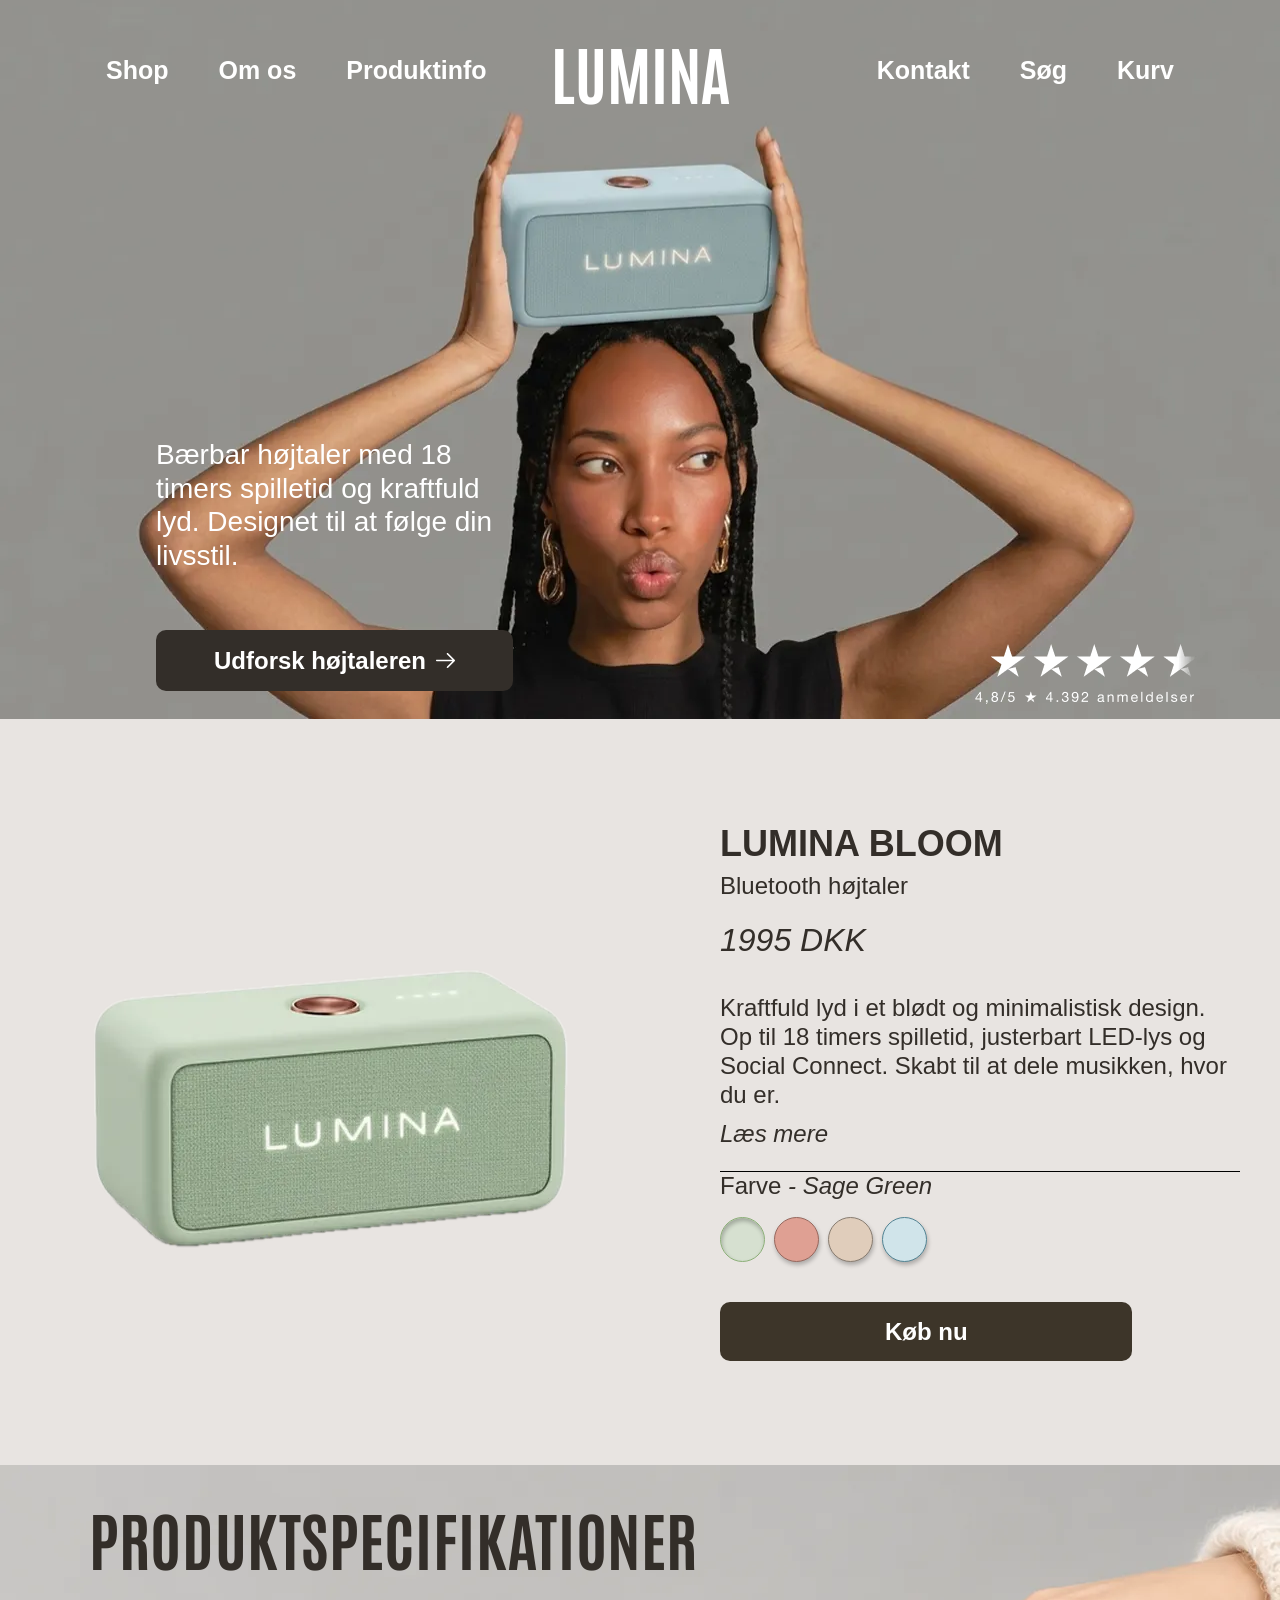
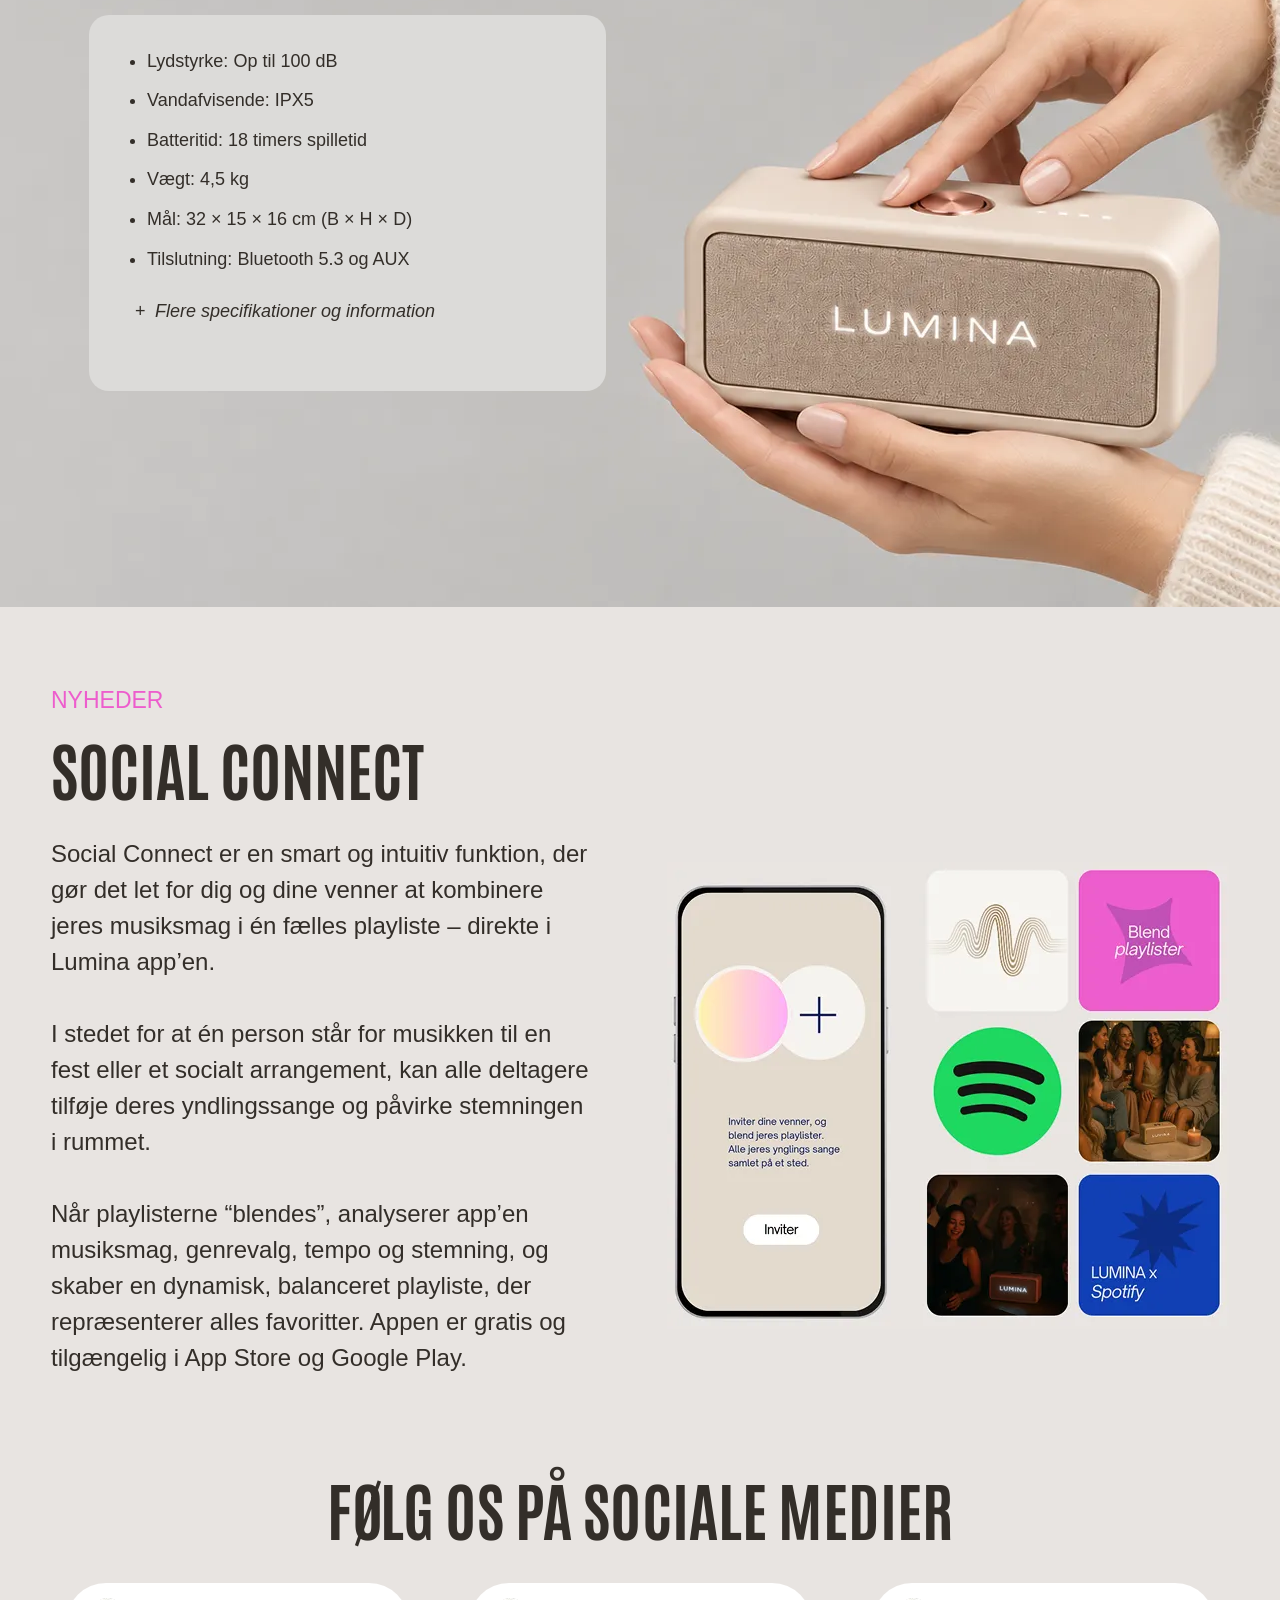
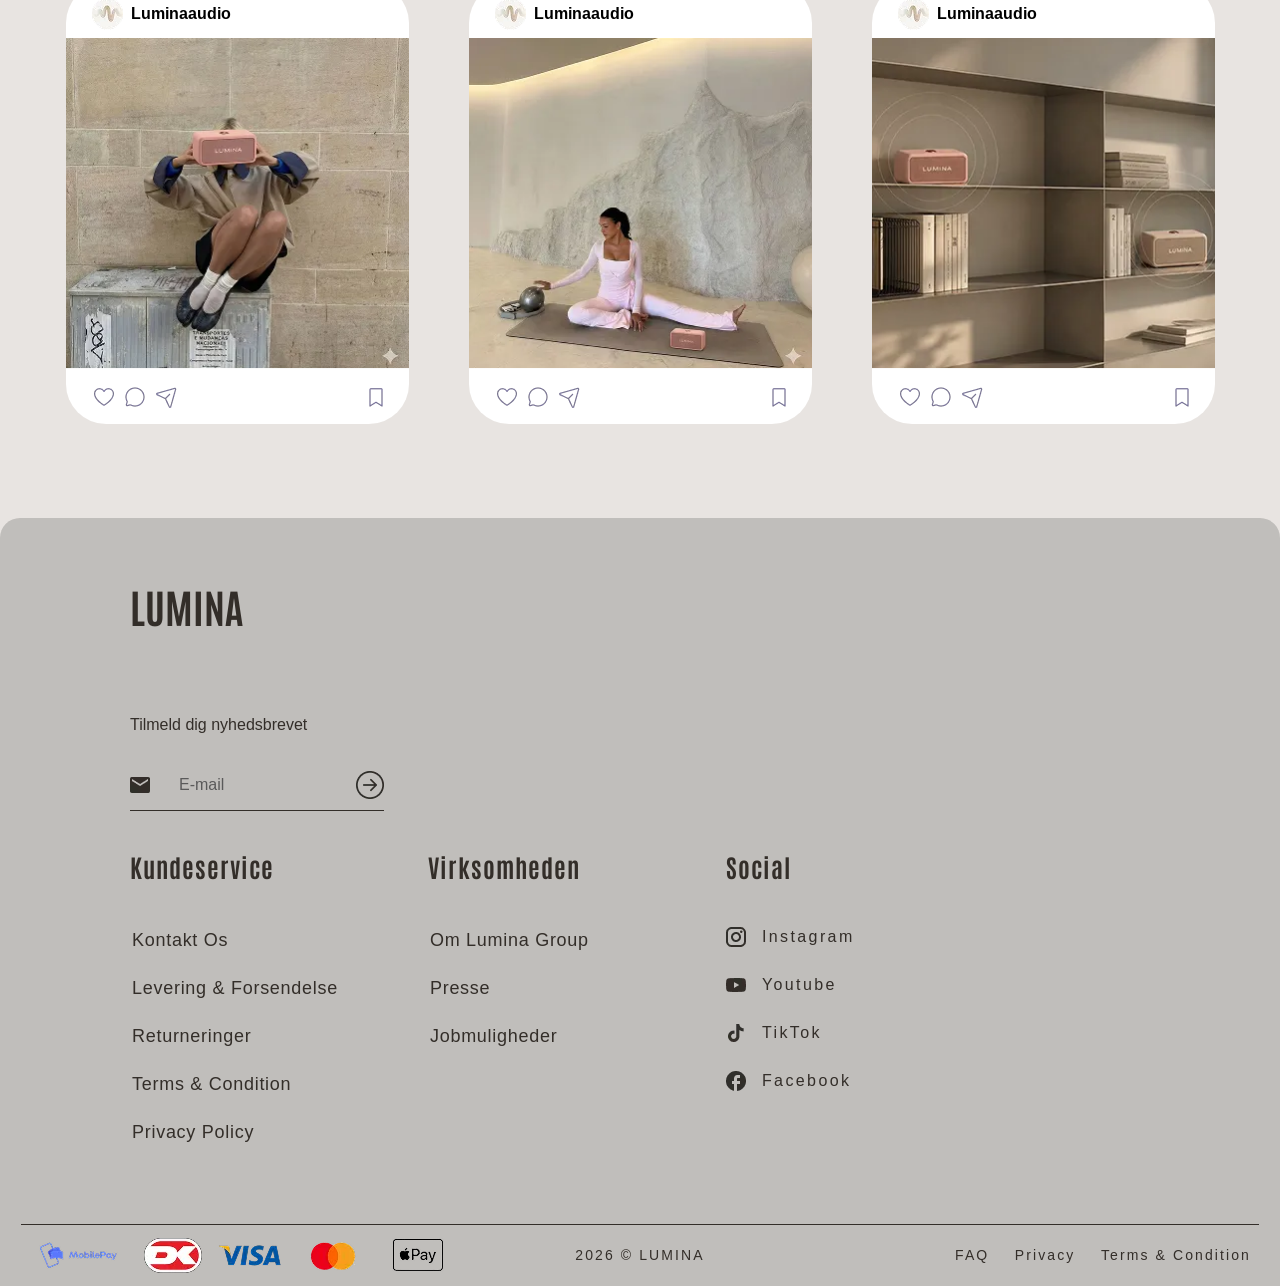
==== commit bed3069d: "Rettelser og tilføjelser i footeren" ====
--- a/index.html
+++ b/index.html
@@ -207,43 +207,94 @@
    
 
     <footer id="kontakt">
-        <div class="footer-content">
-            <div>
-                <h3>Kundeservice</h3>
+      <div class="footer-top">
+        <!-- NYHEDSBREV -->
+        <div class="footer-newsletter">
+            <p class="footer-logo">Lumina</p>
+
+            <form class="newsletter-form" aria-labelledby="newsletter-title">
+                <h2 class="newsletter-title" id="newsletter-title">Tilmeld dig nyhedsbrevet</h2>
+
+                <div class="newsletter-field">
+                    <img src="images/mail.webp" alt="" class="newsletter-icon">
+                    <!-- Label kun for skærmlæsere; placeholderen "E-mail" er den synlige tekst -->
+                    <label for="newsletter-email" class="visually-hidden">E-mail</label>
+                    <input type="email" id="newsletter-email" name="email"
+                           placeholder="E-mail" autocomplete="email" required
+                           aria-describedby="newsletter-hint">
+                    <span id="newsletter-hint" class="visually-hidden">Skriv din e-mailadresse for at tilmelde dig nyhedsbrevet</span>
+                    <button type="submit" class="newsletter-submit">
+                        <img src="images/sendknap.webp" alt="Tilmeld">
+                    </button>
+                </div>
+
+                <!-- Skærmlæsere får besked her, når e-mailen er sendt -->
+                <p class="visually-hidden" role="status" id="newsletter-status"></p>
+            </form>
+        </div>
+
+        <!-- De tre link-afsnit samlet i højre side -->
+        <div class="footer-nav-group">
+        <!-- KUNDESERVICE: links i en navigation, så skærmlæsere kan finde dem som landmark -->
+        <nav class="footer-links footer-links-service" aria-labelledby="footer-service-title">
+            <h2 class="footer-links-title" id="footer-service-title">Kundeservice</h2>
+            <ul>
+                <li><a href="#">Kontakt Os</a></li>
+                <li><a href="#">Levering &amp; Forsendelse</a></li>
+                <li><a href="#">Returneringer</a></li>
+                <li><a href="#" lang="en">Terms &amp; Condition</a></li>
+                <li><a href="#" lang="en">Privacy Policy</a></li>
+            </ul>
+        </nav>
+
+        <!-- VIRKSOMHEDEN -->
+        <nav class="footer-links footer-links-company" aria-labelledby="footer-company-title">
+            <h2 class="footer-links-title" id="footer-company-title">Virksomheden</h2>
+            <ul>
+                <li><a href="#">Om Lumina Group</a></li>
+                <li><a href="#">Presse</a></li>
+                <li><a href="#">Jobmuligheder</a></li>
+            </ul>
+        </nav>
+
+        <!-- SOCIAL: ikon + tekst er ét link pr. linje. Ikonerne har tom alt, da teksten er navnet -->
+        <nav class="footer-social" aria-labelledby="footer-social-title">
+            <h2 class="footer-links-title footer-social-title" id="footer-social-title">Social</h2>
+            <ul>
+                <li><a href="https://www.instagram.com" lang="en"><span class="footer-social-icon"><img src="images/instaicon.webp" alt=""></span>Instagram</a></li>
+                <li><a href="https://www.youtube.com" lang="en"><span class="footer-social-icon"><img src="images/yticon.webp" alt=""></span>Youtube</a></li>
+                <li><a href="https://www.tiktok.com" lang="en"><span class="footer-social-icon"><img src="images/tiktokicon.webp" alt=""></span>TikTok</a></li>
+                <li><a href="https://www.facebook.com" lang="en"><span class="footer-social-icon"><img src="images/fbicon.webp" alt=""></span>Facebook</a></li>
+            </ul>
+        </nav>
+        </div>
+      </div>
+
+        <!-- Skillelinje i footeren (kun pynt) -->
+        <hr class="footer-divider" aria-hidden="true">
+
+        <!-- Nederste række: betalingslogoer til venstre, copyright i midten -->
+        <div class="footer-bottom">
+            <!-- Betalingsmuligheder: logoerne fortæller hvordan man kan betale, derfor alt-tekst -->
+            <ul class="payment-icons" aria-label="Betalingsmuligheder">
+                <li><img src="images/mobilepay.webp" alt="MobilePay"></li>
+                <li><img src="images/dk.webp" alt="Dankort"></li>
+                <li><img src="images/visa.webp" alt="Visa"></li>
+                <li><img src="images/mastercard.webp" alt="Mastercard"></li>
+                <li><img src="images/applepay.webp" alt="Apple Pay" lang="en"></li>
+            </ul>
+
+            <p class="footer-copyright">2026 © LUMINA</p>
+
+            <nav class="footer-legal" aria-label="Hjælp og vilkår">
                 <ul>
-                    <li>Kontakt os</li>
-                    <li>Spørgsmål og svar</li>
-                    <li>Retur og reklamation</li>
-                    <li>Levering</li>
-                    <li>Handelsbetingelser</li>
+                    <li><a href="#" lang="en">FAQ</a></li>
+                    <li><a href="#" lang="en">Privacy</a></li>
+                    <li><a href="#" lang="en">Terms &amp; Condition</a></li>
                 </ul>
-            </div>
-
-            <div>
-                <h3>Om Lumina</h3>
-                <ul>
-                    <li>Om os</li>
-                    <li>Produktanmeldelser</li>
-                    <li>Cookies</li>
-                </ul>
-            </div>
-        </div>
-
-        <div class="payment-icons">
-            <img src="images/mp.png" alt="">
-            <img src="images/klarna.png" alt="">
-            <img src="images/visa.png" alt="">
-            <img src="images/mastercard.png" alt="">
-            <img src="images/applepay.png" alt="">
-        </div>
-
-        <p class="copyright">© 2025 Lumina Audio</p>
-
-        <div class="socials">
-            <img src="images/tiktok.svg" alt="">
-            <img src="images/fb.svg" alt="">
-            <img src="images/insta.svg" alt="">
-        </div>
+            </nav>
+        </div>
+
     </footer>
   
     <script src="script.js"></script>
--- a/styles.css
+++ b/styles.css
@@ -15,10 +15,6 @@
             padding: 0;
             box-sizing: border-box;
         }
-
-        html, body {
-  height: 100%;
-}
 
 /* Tekst kun for skærmlæsere: usynlig på skærmen, men bliver læst op */
 .visually-hidden {
@@ -41,15 +37,16 @@
 html, body {
   margin: 0;
   padding: 0;
-  overflow-x: hidden;
-}
-
+}
+
+/* Kun body har overflow-x, og ingen fast højde på html/body.
+   Ellers bliver body sin egen scroll-boks inde i siden, og siden kan scrolle videre efter footeren. */
 body {
   display: flex;
   flex-direction: column;
   min-height: 100vh;
-  padding: 20px 40px 0; 
-  overflow-x: hidden;
+  padding: 20px 40px 0;
+  overflow-x: hidden; /* Skjuler vandret scroll fra sektionerne i fuld bredde (100vw) */
 }
 
         /* --- Header / Navigation --- */
@@ -66,7 +63,7 @@
             z-index: 10;
         }
 
-        nav {
+        header nav {
             display: flex;
             justify-content: center;
             align-items: center;
@@ -415,7 +412,7 @@
             .description { position: static; font-size: 20px; margin-bottom: 25px; }
             .cta-btn { position: static; width: auto; height: auto; padding: 14px 32px; font-size: 18px; }
             .hero-trustpilot { position: static; width: 180px; height: auto; margin-top: 30px; }
-            nav { flex-wrap: wrap; justify-content: center; }
+            header nav { flex-wrap: wrap; justify-content: center; }
             .nav-links { position: static; width: auto; height: auto; gap: 24px; }
             .nav-links a,
             .nav-links button { font-size: 18px; }
@@ -915,77 +912,357 @@
 
 
 /* FOOTER STYLING */
+/* Fylder hele skærmbredden (X 0), 505 px høj.
+   Y 3805 = 94 px under "Følg os"-sektionen (Y 3131 + H 580 = 3711) */
 footer {
-  width: 100%;
   position: relative;
   box-sizing: border-box;
-  padding: 50px 120px 50px 70px;
-  background-color: #bfb2a0;
+  width: 100vw;
+  margin-left: calc(-50vw + 50%);
+  margin-right: calc(-50vw + 50%);
+  margin-top: 94px;
+  min-height: 505px;
+  padding: 68px 0 0; /* Luften i siderne styres af .footer-top; bunden af logoerne rammer footerens 505 px */
+  background-color: #C0BEBB;
+  border-radius: 20px 20px 0 0; /* Kun de to øverste hjørner */
   color: #333333;
   overflow: hidden;
-  margin: 0 auto;
-}
-
-/* Footer content */
-.footer-content {
-    display: flex;
-    gap: 120px;
-    margin-bottom: 10px;
-}
-
-.footer-content h3 {
-    font-size: 17px;
-    margin-bottom: 10px;
-}
-
-.footer-content ul {
+}
+
+/* --- Øverste række i footeren ---
+   Nyhedsbrevet for sig selv i venstre side, de tre link-afsnit samlet i højre side.
+   Samme luft (76 px) til venstre og højre kant. */
+.footer-top {
+    display: flex;
+    justify-content: space-between;
+    align-items: flex-start;
+    flex-wrap: wrap;
+    gap: 40px;
+    padding: 0 76px 0 130px; /* Nyhedsbrevet lidt længere inde fra venstre */
+    margin-bottom: 0;
+}
+
+/* Skillelinje: X 21 / Y 441.55, 1239 px lang (21 px fra begge kanter på 1280), 1 px #332E29.
+   Afsnittene over slutter ca. Y 373 (68 + 305), så 68 px luft giver Y ≈ 441 */
+.footer-divider {
+    margin: 68px 21px 0;
+    border: none;
+    border-top: 1px solid #332E29;
+}
+
+/* Kundeservice · Virksomheden · Social i tre lige brede kolonner,
+   så der er samme afstand fra overskrift til overskrift */
+.footer-nav-group {
+    display: grid;
+    grid-template-columns: repeat(3, 1fr);
+    align-items: start;
+    column-gap: 90px;
+}
+
+/* Nyhedsbrev: 254 px bred */
+.footer-newsletter {
+    width: 254px;
+    color: #332E29;
+}
+
+/* --- Social --- */
+.footer-social {
+    color: #332E29;
+}
+
+/* "Social" flugter med ikonerne i venstre side */
+.footer-social-title {
+    color: #332E29;
+}
+
+/* Listen: Y 66 (36 px under overskriften på 30 px), 4 × 40 + 3 × 8 = 184 px høj */
+.footer-social ul {
+    display: flex;
+    flex-direction: column;
+    gap: 8px;
+    margin-top: 36px;
     list-style: none;
     padding: 0;
 }
 
-.footer-content li {
-    margin-bottom: 8px;
+/* Ikon + tekst er ét link. Negativ margin + padding, så hover-boksen får luft
+   uden at ikon og tekst flytter sig */
+.footer-social a {
+    display: flex;
+    align-items: center;
+    gap: 16px;
+    margin: 0 -8px;
+    padding: 0 8px;
+    border-radius: 8px;
+    font-family: 'Helvetica Neue', Helvetica, Arial, sans-serif;
+    font-weight: 400;
+    font-size: 16px;
+    line-height: 40px;
+    letter-spacing: 0.15em; /* 15 % */
+    color: #332E29;
+    text-decoration: none;
+    white-space: nowrap;
+    transition: background-color 0.2s ease;
+}
+
+/* Fast plads til ikonerne, så teksterne flugter selvom ikonerne har forskellig størrelse */
+.footer-social-icon {
+    display: flex;
+    justify-content: center;
+    align-items: center;
+    flex-shrink: 0;
+    width: 20px;
+}
+
+.footer-social-icon img {
+    display: block;
+}
+
+/* Sart mørkegrå boks ved hover/fokus – teksten har stadig 6.2:1 i kontrast */
+.footer-social a:hover,
+.footer-social a:focus-visible {
+    background-color: #B3B0AD;
+}
+
+.footer-social a:focus-visible {
+    outline: 2px solid #332E29;
+    outline-offset: 2px;
+}
+
+.footer-links,
+.footer-links * {
+    color: #332E29;
+}
+
+/* Overskrift: Y 0 */
+.footer-links-title {
+    font-family: 'Antonio', sans-serif;
+    font-weight: 700;
+    font-size: 25px;
+    line-height: 30px;
+    letter-spacing: 0.04em; /* 4 % */
+}
+
+/* Links: X 2 / Y 65, linjehøjde 48 */
+.footer-links ul {
+    list-style: none;
+    margin-top: 35px;
+    padding: 0 0 0 2px;
+}
+
+.footer-links a {
+    font-family: 'Helvetica Neue', Helvetica, Arial, sans-serif;
+    font-weight: 400;
+    font-size: 18px;
+    line-height: 48px;
+    letter-spacing: 0.04em; /* 4 % */
+    text-decoration: none;
+    white-space: nowrap; /* Hvert punkt på én linje */
+}
+
+/* Streg under teksten ved hover og tastaturfokus */
+.footer-links a:hover,
+.footer-links a:focus-visible {
+    text-decoration: underline;
+    text-underline-offset: 4px;
+}
+
+.footer-links a:focus-visible {
+    outline: 2px solid #332E29;
+    outline-offset: 2px;
+    border-radius: 2px;
+}
+
+@media (max-width: 900px) {
+    .footer-top {
+        gap: 40px;
+        padding: 0 20px;
+    }
+    .footer-nav-group {
+        grid-template-columns: 1fr;
+        row-gap: 40px;
+    }
+}
+
+/* "LUMINA": Y 0 */
+.footer-logo {
+    font-family: 'Antonio', sans-serif;
+    font-weight: 700;
+    font-size: 40px;
+    line-height: 1;
+    text-transform: uppercase;
+    color: #332E29;
+}
+
+.newsletter-form,
+.newsletter-form * {
+    font-family: 'Helvetica Neue', Helvetica, Arial, sans-serif;
+}
+
+/* "Tilmeld dig nyhedsbrevet": Y 129 (89 px under LUMINA) */
+.newsletter-title {
+    margin-top: 89px;
+    font-weight: 500;
+    font-size: 16px;
+    line-height: 20px;
+    color: #332E29;
+}
+
+/* Feltet: Y 175, 254 x 50, med 1 px streg i bunden */
+.newsletter-field {
+    display: flex;
+    align-items: center;
+    height: 50px;
+    margin-top: 26px;
+    border-bottom: 1px solid #332E29;
+}
+
+/* mail.webp på X 0 (20 x 16), 29 px til teksten */
+.newsletter-icon {
+    flex-shrink: 0;
+    width: 20px;
+    height: 16px;
+    margin-right: 29px;
+}
+
+/* "E-mail" på X 49 */
+.newsletter-field input {
+    flex: 1;
+    min-width: 0;
+    height: 100%;
+    border: none;
+    background: transparent;
+    font-size: 16px;
+    color: #332E29;
+}
+
+.newsletter-field input::placeholder {
+    color: #5A5A5A;
+    opacity: 1;
+}
+
+/* sendknap.webp helt til højre (X 226, 28 x 28) */
+.newsletter-submit {
+    flex-shrink: 0;
+    display: flex;
+    width: 28px;
+    height: 28px;
+    padding: 0;
+    border: none;
+    background: none;
+    cursor: pointer;
+}
+
+.newsletter-submit img {
+    width: 28px;
+    height: 28px;
+}
+
+/* Tydelig fokus-ring med tastatur */
+.newsletter-field input:focus-visible,
+.newsletter-submit:focus-visible {
+    outline: 2px solid #332E29;
+    outline-offset: 2px;
+    border-radius: 4px;
+}
+
+/* Knappen vokser lidt ved hover */
+@media (prefers-reduced-motion: no-preference) {
+    .newsletter-submit {
+        transition: transform 0.2s ease;
+    }
+
+    .newsletter-submit:hover {
+        transform: scale(1.15);
+    }
+}
+/* Betalingsmuligheder: X 29 (via .footer-bottom) / Y 441, lige under skillelinjen.
+   Logoerne i deres egen størrelse, 16 px mellemrum, centreret lodret */
+.payment-icons {
+    display: flex;
+    align-items: center;
+    flex-wrap: wrap;
+    gap: 16px;
+    margin: 0;
+    padding: 0;
+    list-style: none;
+}
+
+.payment-icons img {
+    display: block;
+}
+
+
+/* Nederste række: betalingslogoer til venstre, copyright i midten.
+   Tre kolonner (1fr auto 1fr), så teksten står præcis i midten af footeren
+   uanset hvor bredt logo-rækken er */
+.footer-bottom {
+    display: grid;
+    grid-template-columns: 1fr auto 1fr;
+    align-items: center;
+    margin: 0 29px;
+}
+
+/* "2026 © LUMINA" */
+.footer-copyright {
+    font-family: 'Helvetica Neue', Helvetica, Arial, sans-serif;
+    font-weight: 400;
     font-size: 14px;
-}
-
-/* Payment methods */
-.payment-icons {
-  position: absolute;
-  left: 70px;            
-  bottom: 1px;          
-  display: flex;
-  gap: 15px;
-  margin: 0;
-  z-index: 10;
-  align-items: center;
-  transform: none;       
-}
-
-.payment-icons img {
-  height: 30px;
-}
-
-.payment-icons img[src*="mp.png"]  { height: 40px; }
-.payment-icons img[src*="applepay.png"] { height: 30px; }
-
-/* Mobile adjustment — move closer to the edge */
-@media (max-width: 480px) {
-  .payment-icons { left: 16px; bottom: 12px; gap: 10px; }
-  .payment-icons img { height: 26px; }
-}
-
-
-/* Copyright */
-footer .copyright {
-  position: absolute;
-  left: 50%;
-  transform: translateX(-50%);
-  bottom: 10px;       
-  margin: 0;
-  font-size: 14px;
-  opacity: 0.7;
-  text-align: center;
-  z-index: 5;
+    line-height: 41px;
+    letter-spacing: 0.15em; /* 15 % */
+    color: #332E29;
+    white-space: nowrap;
+}
+
+/* FAQ · Privacy · Terms & Condition: 296 x 41 i højre side af rækken */
+.footer-legal {
+    justify-self: end;
+}
+
+.footer-legal ul {
+    display: flex;
+    justify-content: space-between;
+    width: 296px;
+    height: 41px;
+    margin: 0;
+    padding: 0;
+    list-style: none;
+}
+
+.footer-legal a {
+    font-family: 'Helvetica Neue', Helvetica, Arial, sans-serif;
+    font-weight: 400;
+    font-size: 14px;
+    line-height: 41px;
+    letter-spacing: 0.15em; /* 15 % */
+    color: #332E29;
+    text-decoration: none;
+    white-space: nowrap;
+}
+
+/* Lille streg under ved hover og tastaturfokus */
+.footer-legal a:hover,
+.footer-legal a:focus-visible {
+    text-decoration: underline;
+    text-underline-offset: 4px;
+}
+
+.footer-legal a:focus-visible {
+    outline: 2px solid #332E29;
+    outline-offset: 2px;
+    border-radius: 2px;
+}
+
+@media (max-width: 768px) {
+    .footer-legal {
+        justify-self: center;
+    }
+    .footer-bottom {
+        grid-template-columns: 1fr;
+        justify-items: center;
+        row-gap: 8px;
+        padding-bottom: 16px;
+    }
 }
 
 /* Social icons */
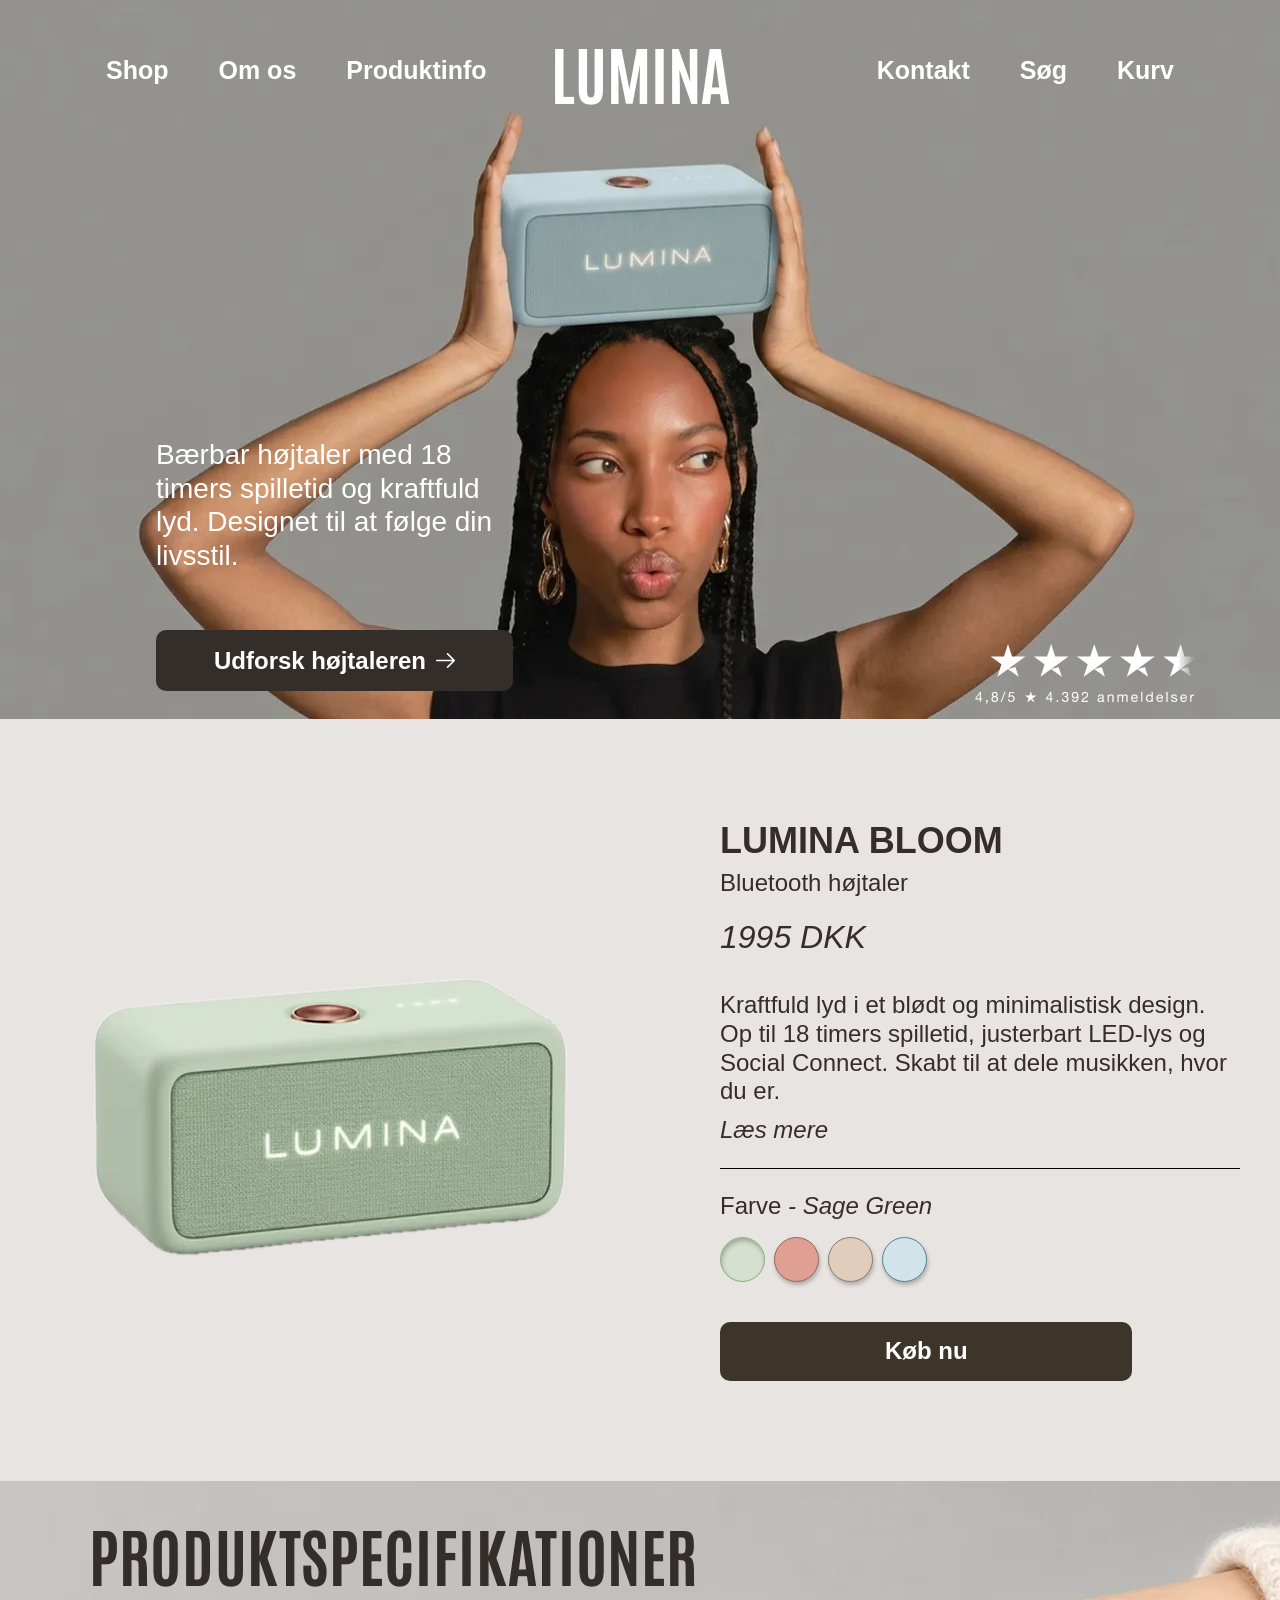
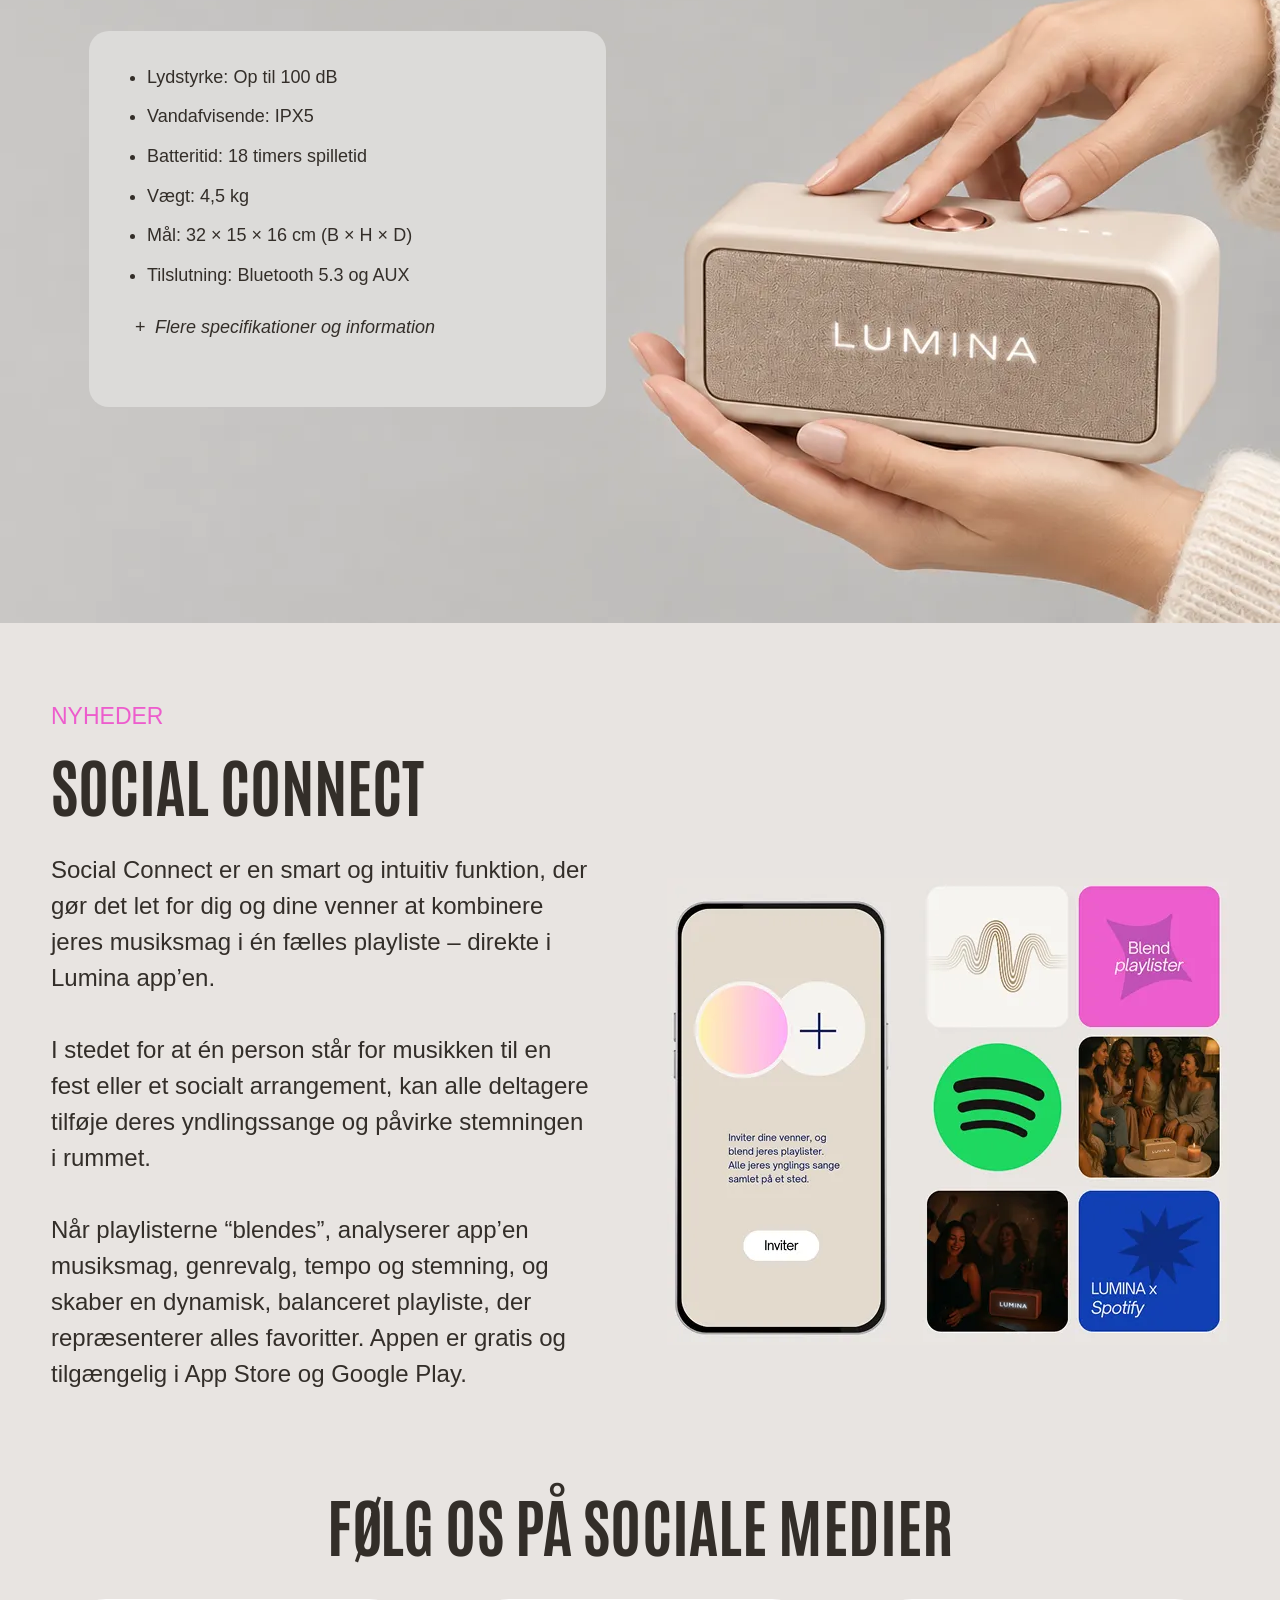
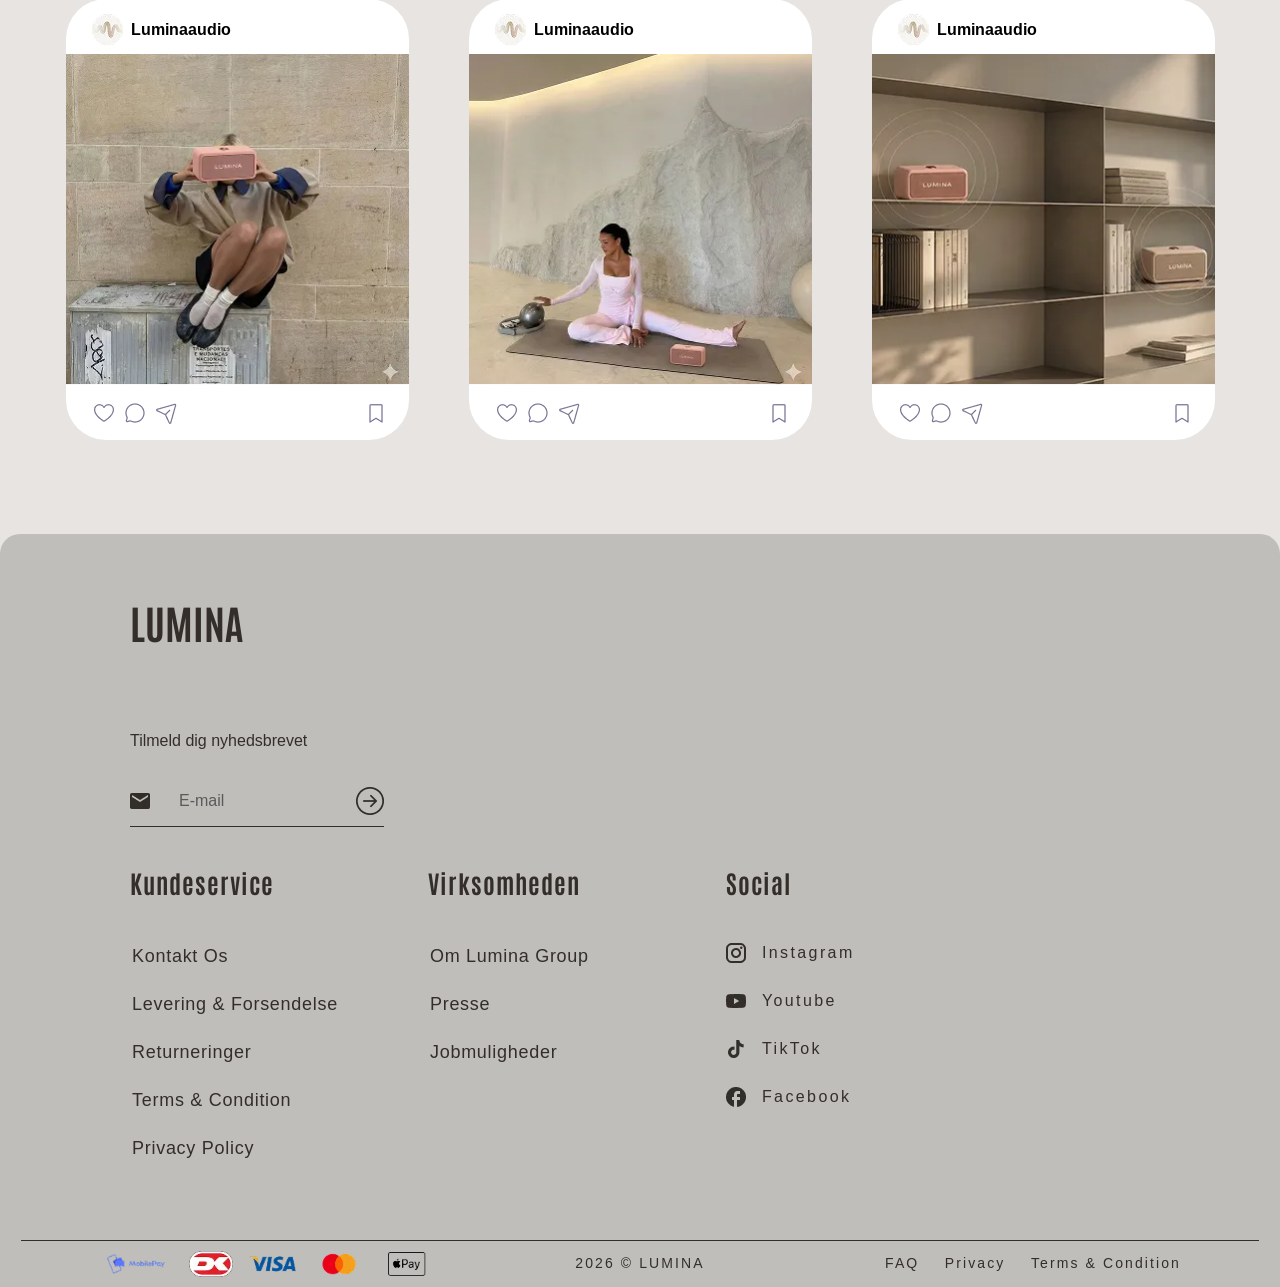
==== commit 52a8dd3c: "Ryddet op i unødvendige linjer, fonte, ubrugte classes osv" ====
--- a/index.html
+++ b/index.html
@@ -4,7 +4,7 @@
     <meta charset="UTF-8">
     <meta name="viewport" content="width=device-width, initial-scale=1.0">
     <title>Lumina Bloom</title>
-    <link href="https://fonts.googleapis.com/css2?family=Antonio:wght@700&family=Arimo:wght@700&family=Inter:wght@300;400;600&display=swap" rel="stylesheet">
+    <link href="https://fonts.googleapis.com/css2?family=Antonio:wght@700&family=Arimo:wght@700&family=Inter:wght@400;600&display=swap" rel="stylesheet">
     <link rel="stylesheet" href="styles.css">
 </head>
 <body>
@@ -18,13 +18,39 @@
             <a href="index.html" class="logo">LUMINA</a>
             <div class="nav-links nav-links-right">
                 <a href="#kontakt">Kontakt</a>
-                <button type="button">Søg</button>
-                <button type="button">Kurv</button>
+                <button type="button" class="search-toggle" aria-expanded="false" aria-controls="search-panel">Søg</button>
+                <button type="button" class="cart-toggle" aria-expanded="false" aria-controls="cart-panel">
+                    Kurv<span class="cart-count" id="cart-count"></span>
+                </button>
             </div>
         </nav>
     </header>
 
-    <main> 
+    <!-- SØGNING: 40 % sort baggrund over siden med en aflang boks under logoet.
+         Lukkes ved klik udenfor boksen eller Escape -->
+    <div class="search-panel" id="search-panel" hidden>
+        <div class="search-box">
+            <form class="search-form" role="search">
+                <label for="search-input" class="visually-hidden">Søg på siden</label>
+                <input type="search" id="search-input" placeholder="Hvad leder du efter?" autocomplete="off">
+                <button type="submit" class="search-submit">Søg</button>
+            </form>
+            <p class="search-status" id="search-status" role="status"></p>
+        </div>
+    </div>
+
+    <!-- KURV: panel i højre side. Lukkes ved klik udenfor, luk-knappen eller Escape -->
+    <div class="cart-panel" id="cart-panel" role="dialog" aria-labelledby="cart-title" hidden>
+        <div class="cart-header">
+            <h2 class="cart-title" id="cart-title" tabindex="-1">Kurv</h2>
+            <button type="button" class="cart-close" aria-label="Luk kurven">×</button>
+        </div>
+        <p class="cart-empty">Din kurv er tom.</p>
+        <ul class="cart-items" id="cart-items"></ul>
+        <p class="cart-total" id="cart-total" hidden></p>
+    </div>
+
+    <main id="top">
         <h1 class="description">
             Bærbar højtaler med 18<br>
             timers spilletid og kraftfuld<br>
@@ -58,9 +84,10 @@
             <p class="feature-text">
                 Kraftfuld lyd i et blødt og minimalistisk design. Op til 18 timers spilletid, justerbart LED-lys og Social Connect. Skabt til at dele musikken, hvor du er.
             </p>
-            <button type="button" class="feature-read-more">
+            <!-- Link (ikke knap), da den fører et andet sted hen på siden -->
+            <a href="#produktinfo" class="feature-read-more">
                 Læs mere<span class="visually-hidden"> om Lumina Bloom</span>
-            </button>
+            </a>
 
             <hr class="feature-line">
 
@@ -236,7 +263,7 @@
         <!-- De tre link-afsnit samlet i højre side -->
         <div class="footer-nav-group">
         <!-- KUNDESERVICE: links i en navigation, så skærmlæsere kan finde dem som landmark -->
-        <nav class="footer-links footer-links-service" aria-labelledby="footer-service-title">
+        <nav class="footer-links" aria-labelledby="footer-service-title">
             <h2 class="footer-links-title" id="footer-service-title">Kundeservice</h2>
             <ul>
                 <li><a href="#">Kontakt Os</a></li>
@@ -248,7 +275,7 @@
         </nav>
 
         <!-- VIRKSOMHEDEN -->
-        <nav class="footer-links footer-links-company" aria-labelledby="footer-company-title">
+        <nav class="footer-links" aria-labelledby="footer-company-title">
             <h2 class="footer-links-title" id="footer-company-title">Virksomheden</h2>
             <ul>
                 <li><a href="#">Om Lumina Group</a></li>
@@ -277,11 +304,11 @@
         <div class="footer-bottom">
             <!-- Betalingsmuligheder: logoerne fortæller hvordan man kan betale, derfor alt-tekst -->
             <ul class="payment-icons" aria-label="Betalingsmuligheder">
-                <li><img src="images/mobilepay.webp" alt="MobilePay"></li>
-                <li><img src="images/dk.webp" alt="Dankort"></li>
-                <li><img src="images/visa.webp" alt="Visa"></li>
-                <li><img src="images/mastercard.webp" alt="Mastercard"></li>
-                <li><img src="images/applepay.webp" alt="Apple Pay" lang="en"></li>
+                <li><img src="images/mobilepay.webp" alt="MobilePay" width="74" height="46"></li>
+                <li><img src="images/dk.webp" alt="Dankort" width="44" height="26"></li>
+                <li><img src="images/visa.webp" alt="Visa" width="47" height="26"></li>
+                <li><img src="images/mastercard.webp" alt="Mastercard" width="54" height="35"></li>
+                <li><img src="images/applepay.webp" alt="Apple Pay" lang="en" width="47" height="36"></li>
             </ul>
 
             <p class="footer-copyright">2026 © LUMINA</p>
@@ -297,6 +324,11 @@
 
     </footer>
   
+    <!-- TILBAGE TIL TOPPEN: vises først, når man har scrollet forbi hero-sektionen -->
+    <a href="#top" class="back-to-top" aria-label="Tilbage til toppen">
+        <img src="images/pil.webp" alt="">
+    </a>
+
     <script src="script.js"></script>
     
  </body>
--- a/styles.css
+++ b/styles.css
@@ -1,21 +1,3 @@
-@import url('https://fonts.googleapis.com/css2?family=Inter:wght@400;600;700&family=Antonio:wght@400;700&family=Bebas+Neue&family=Oswald:wght@400;700&display=swap');
-
-/* --- General Settings --- */
-        :root {
-            --bg-color: #cfbdae; /* The beige background color */
-            --text-color: #ffffff;
-            --btn-bg: #f5f0e6;   /* Light cream for buttons */
-            --btn-text: #bcaaa0; /* Darker tone for button text */
-            --nav-pill: rgba(255, 255, 255, 0.25);
-        }
-
-        /* --- General Reset --- */
-        * {
-            margin: 0;
-            padding: 0;
-            box-sizing: border-box;
-        }
-
 /* Tekst kun for skærmlæsere: usynlig på skærmen, men bliver læst op */
 .visually-hidden {
   position: absolute;
@@ -112,6 +94,23 @@
             color: #FFFFFF;
             text-decoration: none;
             white-space: nowrap;
+        }
+
+        /* Streg under ved hover og tastaturfokus (ikke logoet) */
+        .nav-links a:hover,
+        .nav-links button:hover,
+        .nav-links a:focus-visible,
+        .nav-links button:focus-visible {
+            text-decoration: underline;
+            text-underline-offset: 5px;
+            text-decoration-thickness: 2px;
+        }
+
+        .nav-links a:focus-visible,
+        .nav-links button:focus-visible {
+            outline: 2px solid #FFFFFF;
+            outline-offset: 4px;
+            border-radius: 2px;
         }
 
         /* --- Main Content --- */
@@ -131,17 +130,6 @@
             background: #939190 url('images/Hero.webp') bottom center / 100% auto no-repeat;
         }
 
-        h1 {
-            font-family: 'Antonio', sans-serif; 
-            font-size: 6rem;
-            text-transform: uppercase;
-            letter-spacing: 3px;
-            margin-bottom: 40px;
-            text-align: center;
-            color: #fdfcf5; 
-            opacity: 0.9;
-        }
-
 /* --- Text and CTA --- */
         /* Hero-tekst i venstre side: X 156, Y 438 */
         .description {
@@ -154,11 +142,6 @@
             line-height: 1.2;
             text-align: left;
             color: #FFFFFF;
-            /* Nulstiller den generelle h1-styling */
-            text-transform: none;
-            letter-spacing: normal;
-            opacity: 1;
-            margin: 0;
         }
 
         /* CTA under hero-teksten: X 156, Y 630, 357 x 61 px */
@@ -291,6 +274,14 @@
             font-weight: 300;
             font-size: 24px;
             line-height: 1.2;
+            text-decoration: none;
+        }
+
+        /* Streg under ved hover og tastaturfokus */
+        .feature-read-more:hover,
+        .feature-read-more:focus-visible {
+            text-decoration: underline;
+            text-underline-offset: 4px;
         }
 
         /* Streg: X 680, 575 px lang, 0.5 px sort */
@@ -302,7 +293,7 @@
         }
 
         .feature-color {
-            margin-top: 35px;
+            margin-top: 0;
             font-size: 24px;
         }
 
@@ -326,7 +317,7 @@
         .color-picker {
             border: none;
             padding: 0;
-            margin: 0;
+            margin: 23px 0 0; /* Samme afstand til stregen som fra "Læs mere" til stregen */
             min-width: 0;
         }
 
@@ -406,7 +397,6 @@
 
         /* --- Responsivitet (Mobil) --- */
         @media (max-width: 768px) {
-            h1 { font-size: 3.5rem; }
             header { flex-direction: column; gap: 20px; }
             main { padding-top: 220px; }
             .description { position: static; font-size: 20px; margin-bottom: 25px; }
@@ -418,130 +408,6 @@
             .nav-links button { font-size: 18px; }
         }
   
-/* --- Layout Container --- */
-.container {
-    display: flex;
-    justify-content: space-between;
-    align-items: flex-start;
-    gap: 60px;
-    max-width: 1400px;
-    margin: 0 auto;
-    padding: 40px;
-}
-
-
-.content-left {
-    flex: 1 1 0%;
-    color: #ffffff;
-}
-
-.sub-heading {
-    font-family: 'Antonio', sans-serif;
-    font-size: 1.5rem;
-    text-transform: uppercase;
-    letter-spacing: 1px;
-    margin-top: 40px;
-    margin-bottom: 15px;
-    color: #D88373;
-}
-
-.main-heading {
-    font-family: 'Antonio', sans-serif;
-    font-size: 5rem;
-    text-transform: uppercase;
-    letter-spacing: 2px;
-    margin-bottom: 30px;
-    color: #fdfcf5;
-}
-
-.cta-button {
-    display: inline-block;
-    background-color: #f5f0e6;
-    color: #a08f7f;
-    padding: 12px 30px;
-    border: none;
-    border-radius: 25px;
-    text-decoration: none;
-    font-weight: 600;
-    text-transform: uppercase;
-    cursor: pointer;
-    transition: transform 0.3s;
-    margin-top: 20px;
-}
-
-.cta-button:hover {
-    transform: scale(1.05);
-}
-
-
-.content-right {
-    flex: 0 0 420px;       
-    display: flex;
-    justify-content: flex-end; 
-    align-items: flex-start;
-}
-
-.images-gallery {
-    width: 100%;
-    max-width: 420px;
-    display: flex;
-    flex-direction: column;
-    gap: 20px;
-    align-items: flex-end; 
-}
-
-
-.image-wrapper {
-    overflow-x: auto;
-    overflow-y: hidden;
-    white-space: nowrap;
-    padding: 50px 0; 
-    background-color: #D0BBA6;
-    text-align: right;
-    margin-top: 0;
-}
-
-.image-wrapper img {
-    width: 200px;
-    height: auto;
-    display: inline-block;
-    margin: 0 10px;
-}
-
-.large-image-section {
-    width: 100%;
-    margin-top: 60px;
-    display: flex;
-    justify-content: center;
-    align-items: center; 
-}
-
-.hero-content {
-    width: 100%;
-    max-width: 1200px;
-    text-align: center;
-    display: flex;
-    flex-direction: column;
-    align-items: center; 
-}
-
-.hero-title {
-    font-family: 'Bebas Neue', sans-serif;
-    font-size: 6rem;
-    color: white;
-    margin-bottom: 10px;
-    letter-spacing: 2px;
-}
-
-.hero-image {
-    width: 100%;
-    max-width: 1200px; 
-    height: auto;
-    border-radius: 0;
-    display: block;
-    margin: 0 auto; 
-}
-
 /* --- Produktspecifikationer --- */
 /* Fuld bredde med produktinfo.webp som baggrund; højden følger billedets proportioner (1280 x 742) */
 .specs-section {
@@ -778,33 +644,6 @@
         font-size: 18px;
     }
 }
-
-/* --- Container for content --- */
-        .content-wrapper {
-            max-width: 1200px; /* Ensures images do not become too wide on large screens */
-            width: 100%;
-            text-align: center;
-        }
-
-        /* --- Heading Styling --- */
-        h2.section-title {
-            font-size: 3rem; /* Large text */
-            text-transform: uppercase;
-            font-weight: bold;
-            color: #A69685; 
-            margin-bottom: 30px;
-            margin-top: 0;
-            letter-spacing: 2px;
-            font-family: 'Oswald', sans-serif; 
-        }
-
-
-        /* Mobile adjustment */
-        @media (max-width: 768px) {
-            h2.section-title {
-                font-size: 2rem; /* Smaller text on mobile */
-            }
-        }
 
 /* --- Følg os på sociale medier ---
    Sektion 1149 px bred, 94 px under Social Connect.
@@ -1183,7 +1022,7 @@
     align-items: center;
     flex-wrap: wrap;
     gap: 16px;
-    margin: 0;
+    margin: 0 0 0 70px; /* Samme afstand fra venstre kant som FAQ/Privacy/Terms har fra højre */
     padding: 0;
     list-style: none;
 }
@@ -1217,6 +1056,8 @@
 /* FAQ · Privacy · Terms & Condition: 296 x 41 i højre side af rækken */
 .footer-legal {
     justify-self: end;
+    /* Plads til "tilbage til toppen"-knappen (56 px + 24 px fra kanten) */
+    margin-right: 70px;
 }
 
 .footer-legal ul {
@@ -1256,28 +1097,19 @@
 @media (max-width: 768px) {
     .footer-legal {
         justify-self: center;
+        margin-right: 0;
+    }
+    .payment-icons {
+        margin-left: 0;
+        justify-content: center;
     }
     .footer-bottom {
         grid-template-columns: 1fr;
         justify-items: center;
         row-gap: 8px;
-        padding-bottom: 16px;
-    }
-}
-
-/* Social icons */
-.socials {
-    position: absolute;
-    right: 50px;
-    bottom: 10px;
-    display: flex;
-    gap: 20px;
-}
-
-.socials img {
-    height: 35px;
-}
-
+        padding-bottom: 80px; /* Plads under linkene til "tilbage til toppen"-knappen */
+    }
+}
 
 
 * {
@@ -1292,72 +1124,127 @@
     color: #332E29;
 }
 
+/* --- ABOUT-SIDEN ---
+   Tekst (375) + 70 px + billede (670) side om side, centreret vandret (samme afstand til
+   begge sider) og lodret (midt i skærmhøjden). Body har 20 px padding i toppen. */
 .about-container {
-    width: 90%;
-    max-width: 1200px;
-    margin: 0 auto;
-    padding: 40px 0;
     position: relative;
-}
-
-
-.back-btn {
-background-color: #f5f0e6;
-            color: #a08f7f;
-            padding: 14px 40px;
-            border: none;
-            border-radius: 30px;
-            font-size: 1rem;
-            font-weight: 600;
-            text-transform: uppercase;
-            cursor: pointer;
-            transition: transform 0.3s;
-}
-
-
-.title {
-    font-size: 72px;
-    letter-spacing: 4px;
-    margin-bottom: 40px;
-    color: #3D3529;
-}
-
-.content {
-    display: flex;
-    flex-direction: row-reverse;
-    gap: 40px;
-    align-items: flex-start;
-}
-
-.image-left {
-    width: 30%;
-    border-radius: 25px;
-    object-fit: cover;
-}
-
-.text-block {
-    width: 50%;
-    font-size: 18px;
-    line-height: 1.6;
-color: #3D3529;
-}
-
-.text-block h3 {
-    margin-top: 20px;
-    font-size: 22px;
-    color: #3D3529;
-}
-
-.product-section {
-    margin-top: 50px;
     display: flex;
     justify-content: center;
-}
-
-.image-right {
-    width: 45%;
-    border-radius: 25px;
-    object-fit: cover;
+    align-items: center;
+    gap: 70px;
+    min-height: calc(100vh - 20px);
+    padding: 60px 0 40px;
+    color: #332E29;
+}
+
+/* omos.webp: 670 x 487, 20 px runde hjørner, 3 px kant i #3D3529 */
+.about-image {
+    display: block;
+    width: 670px;
+    max-width: 100%;
+    min-width: 0;
+    height: auto;
+    border: 3px solid #3D3529;
+    border-radius: 20px;
+}
+
+/* Tilbage-knappen ligger øverst i hjørnet, så den ikke skubber teksten ned */
+.back-btn {
+    position: absolute;
+    top: 0;
+    left: 0;
+    /* Mørk knap med hvid pil: 13.4:1 i kontrast */
+    background-color: #332E29;
+    color: #FFFFFF;
+    padding: 14px 40px;
+    border: none;
+    border-radius: 30px;
+    font-size: 1rem;
+    font-weight: 600;
+    text-transform: uppercase;
+    cursor: pointer;
+    transition: background-color 0.3s;
+}
+
+/* Som CTA-knappen: kun baggrunden fader til 50 %, pilen forbliver hvid */
+.back-btn:hover {
+    background-color: rgba(51, 46, 41, 0.5);
+}
+
+.back-btn:focus-visible {
+    outline: 2px solid #332E29;
+    outline-offset: 3px;
+}
+
+
+/* Tekst-sektion: 375 px bred */
+.about-text {
+    width: 375px;
+    color: #332E29;
+}
+
+/* "OM OS": Y 141 */
+.about-title {
+    font-family: 'Antonio', sans-serif;
+    font-weight: 700;
+    font-size: 96px;
+    line-height: 1;
+    letter-spacing: 5px;
+    text-transform: uppercase; /* Skrevet "Om os" i HTML, så skærmlæsere ikke staver det */
+    color: #332E29;
+}
+
+/* Brødtekst: Y 247, Helvetica Neue Regular 18 / linjehøjde 29 */
+.about-text p,
+.about-subtitle {
+    font-family: 'Helvetica Neue', Helvetica, Arial, sans-serif;
+    font-size: 18px;
+    line-height: 29px;
+    color: #332E29;
+    white-space: nowrap; /* Linjerne brydes præcis som i designet (med <br>) */
+}
+
+.about-text p {
+    font-weight: 400;
+}
+
+.about-title + p {
+    margin-top: 32px;
+}
+
+/* "Vores vision": Bold, én tom linje over */
+.about-subtitle {
+    margin-top: 29px;
+    font-weight: 700;
+}
+
+/* Når der ikke er plads til tekst og billede side om side, står billedet under teksten */
+@media (max-width: 1150px) {
+    .about-container {
+        flex-direction: column;
+        gap: 40px;
+    }
+}
+
+@media (max-width: 600px) {
+    .about-container {
+        padding: 90px 0 40px;
+    }
+    .about-text {
+        width: auto;
+    }
+    .about-title {
+        font-size: 64px;
+    }
+    /* På små skærme brydes teksten naturligt i stedet */
+    .about-text p,
+    .about-subtitle {
+        white-space: normal;
+    }
+    .about-text br {
+        display: none;
+    }
 }
 
 /* Toast / pop-up if purchase */
@@ -1395,3 +1282,274 @@
 }
 
 
+
+/* Elementer med hidden-attributten skal altid være skjult, også når en klasse sætter display */
+[hidden] {
+  display: none !important;
+}
+
+/* --- SØGNING ---
+   .search-panel er den 40 % sorte baggrund over hele siden,
+   .search-box er den aflange boks lige under LUMINA-logoet */
+.search-panel {
+  position: fixed;
+  inset: 0;
+  z-index: 1000;
+  background-color: rgba(0, 0, 0, 0.4);
+}
+
+.search-box {
+  position: absolute;
+  top: 120px; /* Logoet slutter ca. 107 px nede */
+  left: 50%;
+  transform: translateX(-50%);
+  width: min(640px, calc(100% - 32px));
+}
+
+.search-panel,
+.search-panel * {
+  font-family: 'Helvetica Neue', Helvetica, Arial, sans-serif;
+}
+
+.search-form {
+  display: flex;
+  align-items: center;
+  gap: 12px;
+  padding: 8px 8px 8px 24px;
+  background-color: rgba(255, 255, 255, 0.45); /* Lidt mere gennemsigtig */
+  backdrop-filter: blur(10px);
+  -webkit-backdrop-filter: blur(10px);
+  border-radius: 999px;
+  box-shadow: 0 8px 30px rgba(0, 0, 0, 0.15);
+}
+
+.search-form input {
+  flex: 1;
+  min-width: 0;
+  border: none;
+  background: transparent;
+  font-size: 18px;
+  color: #332E29;
+}
+
+.search-form input::placeholder {
+  color: #38332E; /* Mørkere end før, så den kan læses på den mørkere, gennemsigtige boks */
+  opacity: 1;
+}
+
+.search-form input:focus-visible {
+  outline: none; /* Fokus vises på hele boksen i stedet */
+}
+
+.search-form:focus-within {
+  outline: 2px solid #332E29;
+  outline-offset: 2px;
+}
+
+.search-submit {
+  padding: 10px 22px;
+  border: none;
+  border-radius: 999px;
+  background-color: #332E29;
+  color: #FFFFFF;
+  font-size: 16px;
+  font-weight: 700;
+  cursor: pointer;
+  transition: background-color 0.3s;
+}
+
+.search-submit:hover {
+  background-color: rgba(51, 46, 41, 0.5);
+}
+
+/* Besked under søgefeltet, fx "Ingen resultater" */
+.search-status:not(:empty) {
+  margin-top: 8px;
+  padding: 8px 16px;
+  border-radius: 12px;
+  background-color: rgba(255, 255, 255, 0.9);
+  color: #332E29;
+  font-size: 15px;
+  text-align: center;
+}
+
+/* Sektion der er fundet via søgning får en kort markering */
+.search-hit {
+  outline: 3px solid #332E29;
+  outline-offset: 6px;
+}
+
+/* --- KURV: panel i højre side --- */
+.cart-panel {
+  position: fixed;
+  top: 24px;
+  right: 24px;
+  z-index: 1000;
+  width: min(380px, calc(100% - 32px));
+  max-height: calc(100vh - 48px);
+  overflow-y: auto;
+  padding: 24px;
+  background-color: #FFFFFF;
+  border-radius: 20px;
+  box-shadow: 0 10px 40px rgba(0, 0, 0, 0.2);
+  color: #332E29;
+}
+
+.cart-panel,
+.cart-panel * {
+  font-family: 'Helvetica Neue', Helvetica, Arial, sans-serif;
+  color: #332E29;
+}
+
+.cart-header {
+  display: flex;
+  justify-content: space-between;
+  align-items: center;
+  margin-bottom: 16px;
+}
+
+.cart-title {
+  font-family: 'Antonio', sans-serif;
+  font-weight: 700;
+  font-size: 32px;
+  text-transform: uppercase;
+  letter-spacing: 0.04em;
+}
+
+.cart-title:focus {
+  outline: none;
+}
+
+.cart-close {
+  width: 36px;
+  height: 36px;
+  border: none;
+  border-radius: 50%;
+  background: none;
+  font-size: 28px;
+  line-height: 1;
+  cursor: pointer;
+}
+
+.cart-close:hover {
+  background-color: #E8E4E1;
+}
+
+.cart-close:focus-visible,
+.cart-remove:focus-visible {
+  outline: 2px solid #332E29;
+  outline-offset: 2px;
+}
+
+.cart-empty {
+  font-size: 16px;
+}
+
+.cart-items {
+  list-style: none;
+  padding: 0;
+}
+
+.cart-item {
+  display: grid;
+  grid-template-columns: 72px 1fr auto;
+  gap: 12px;
+  align-items: center;
+  padding: 12px 0;
+  border-bottom: 0.5px solid #332E29;
+}
+
+.cart-item img {
+  width: 72px;
+  height: auto;
+}
+
+.cart-item-name {
+  font-weight: 700;
+  font-size: 16px;
+}
+
+.cart-item-meta {
+  font-size: 14px;
+}
+
+.cart-item-price {
+  font-style: italic;
+  font-size: 16px;
+  white-space: nowrap;
+}
+
+.cart-remove {
+  margin-top: 4px;
+  padding: 0;
+  border: none;
+  background: none;
+  font-size: 14px;
+  font-weight: 300;
+  font-style: italic;
+  text-decoration: none;
+  cursor: pointer;
+}
+
+.cart-remove:hover {
+  text-decoration: underline;
+}
+
+.cart-total {
+  margin-top: 16px;
+  font-size: 18px;
+  font-weight: 700;
+  text-align: right;
+}
+
+/* --- TILBAGE TIL TOPPEN: rund knap nederst i højre hjørne --- */
+.back-to-top {
+  position: fixed;
+  right: 24px;
+  bottom: 24px;
+  z-index: 900; /* Under søgning og kurv (1000) */
+  display: flex;
+  justify-content: center;
+  align-items: center;
+  width: 56px;
+  height: 56px;
+  border-radius: 50%;
+  background-color: #332E29;
+  box-shadow: 0 4px 12px rgba(0, 0, 0, 0.25);
+  /* Skjult indtil man har scrollet forbi heroen. visibility: hidden fjerner den også
+     fra tab-rækkefølgen og skærmlæsere, mens den er skjult */
+  opacity: 0;
+  visibility: hidden;
+  transition: opacity 0.3s, visibility 0.3s, background-color 0.3s;
+}
+
+.back-to-top.is-visible {
+  opacity: 1;
+  visibility: visible;
+}
+
+/* Pilen (pil.webp peger mod højre) drejes, så den peger op */
+.back-to-top img {
+  width: 19px;
+  height: 15px;
+  transform: rotate(-90deg);
+}
+
+/* Som CTA-knappen: baggrunden fader til 50 % ved hover */
+.back-to-top:hover {
+  background-color: rgba(51, 46, 41, 0.5);
+}
+
+.back-to-top:focus-visible {
+  outline: 2px solid #332E29;
+  outline-offset: 3px;
+}
+
+@media (max-width: 480px) {
+  .back-to-top {
+    right: 16px;
+    bottom: 16px;
+    width: 48px;
+    height: 48px;
+  }
+}
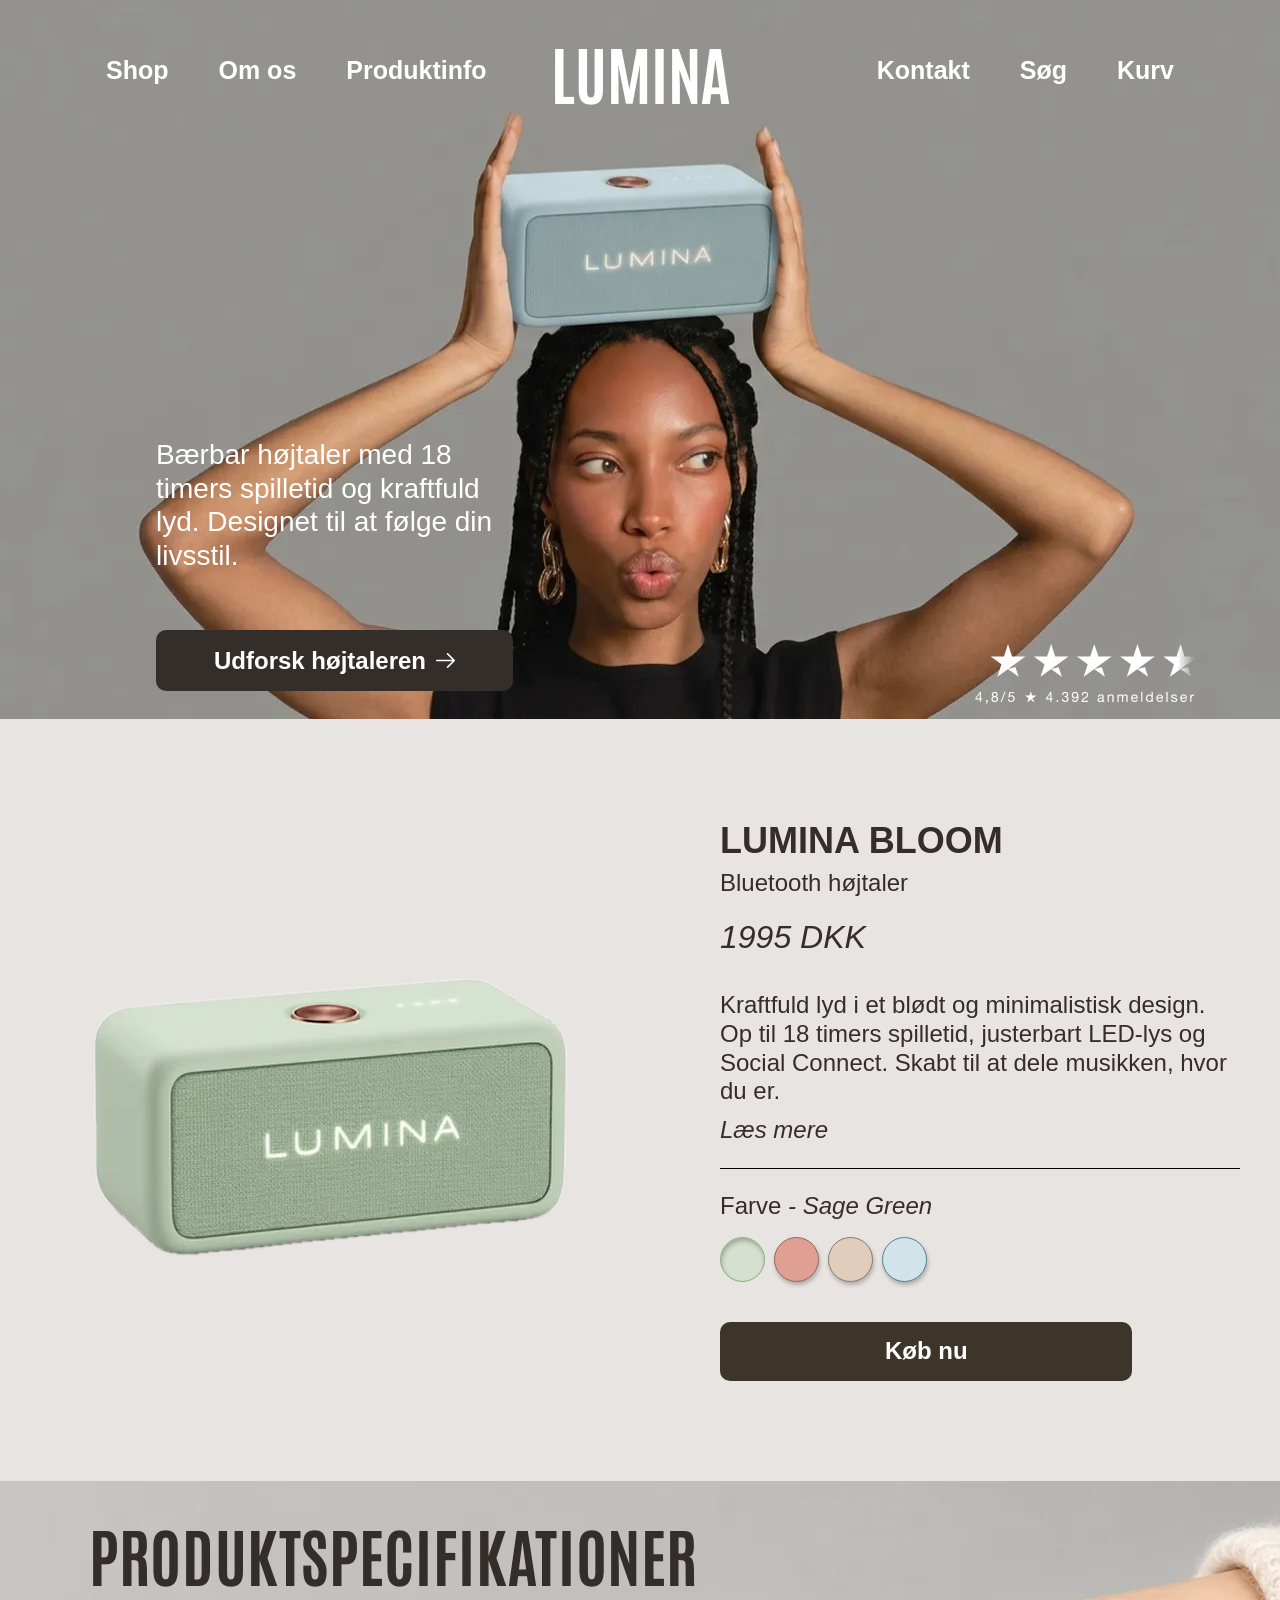
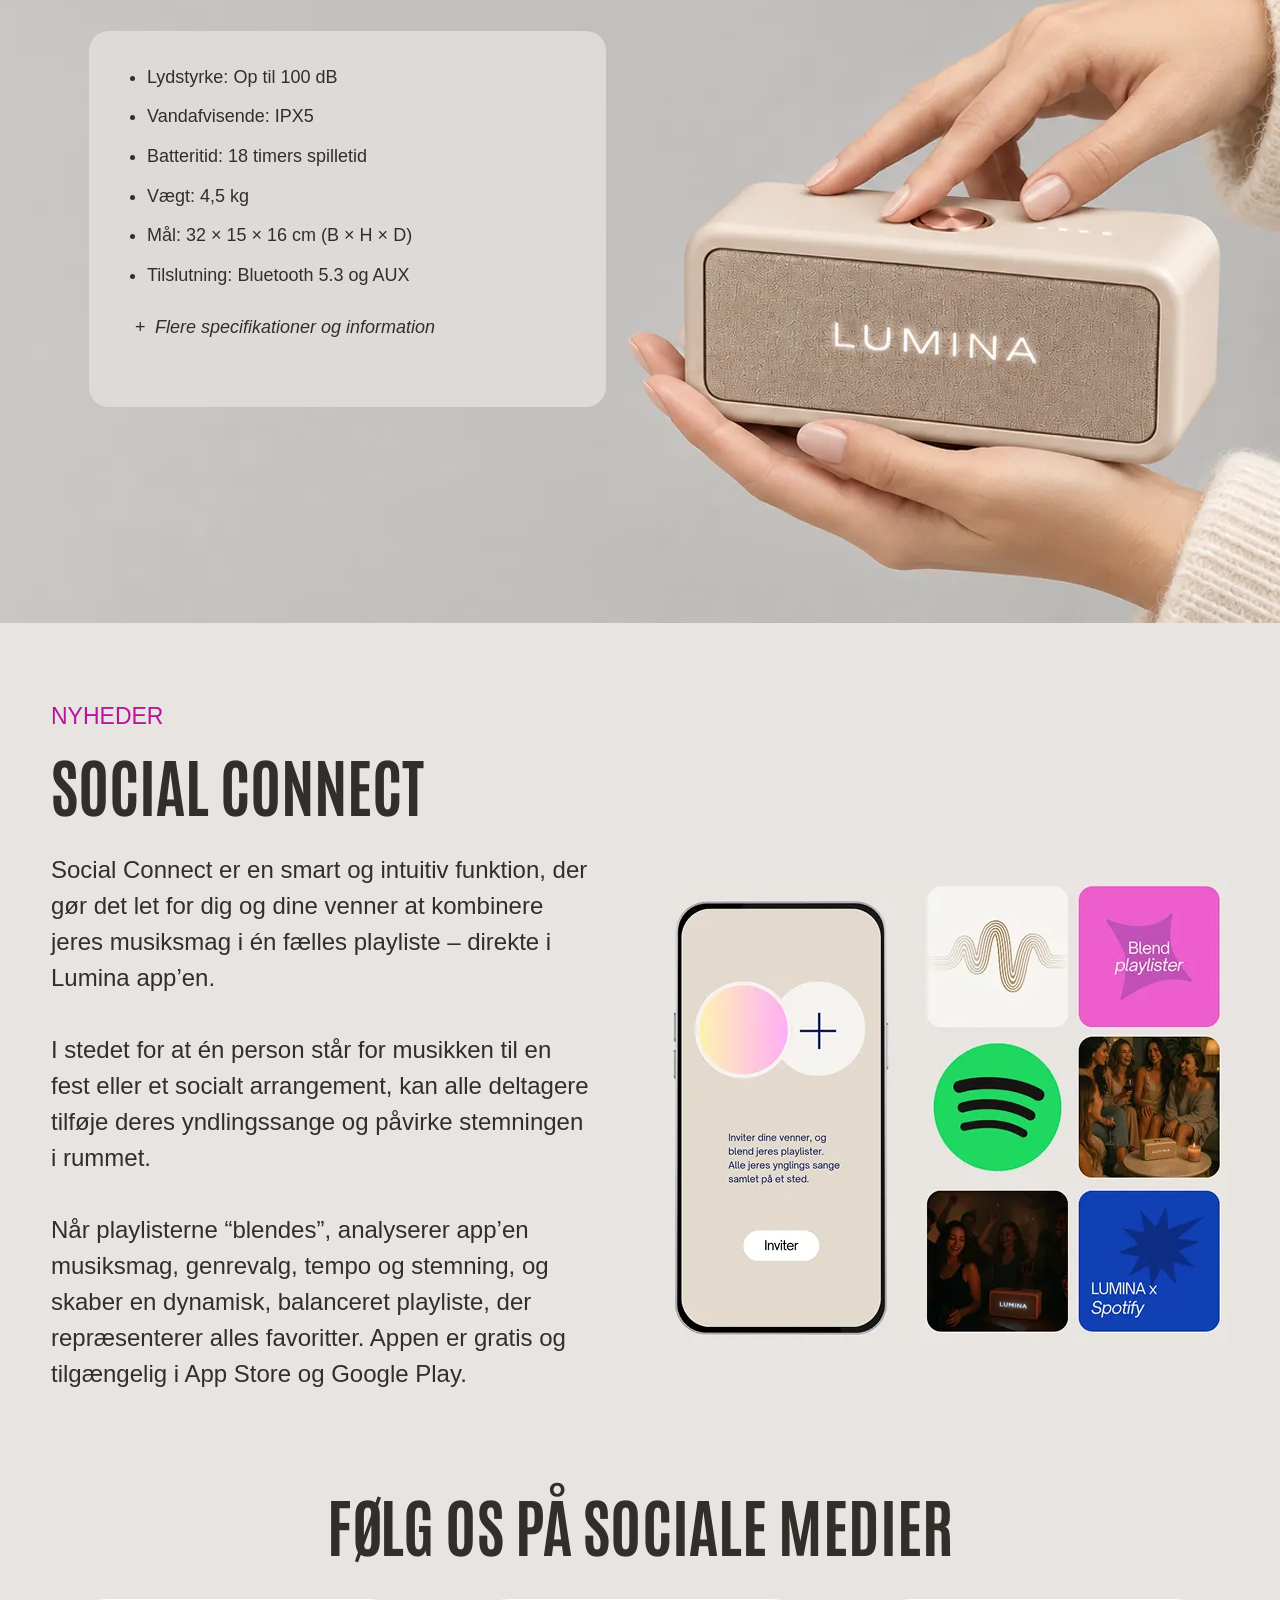
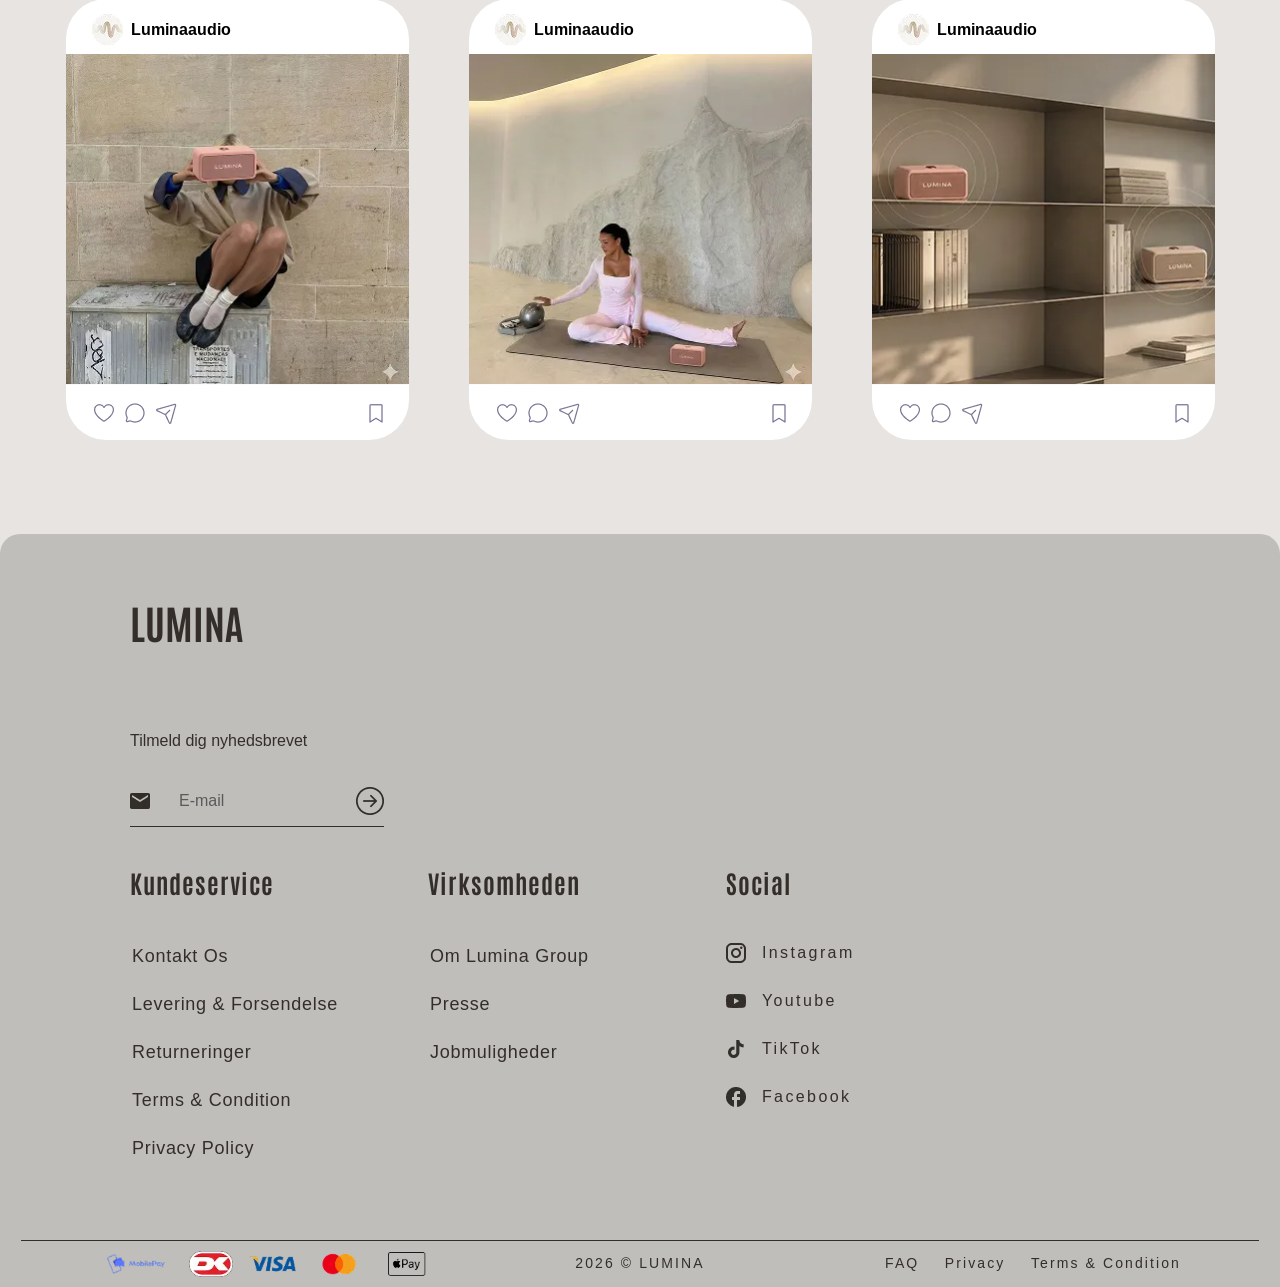
==== commit 4ce8787c: "Lavet siden mere webtilgængelig + rettet i Om os siden Tilføjet alt tekster, struktureret bedre, ari" ====
--- a/index.html
+++ b/index.html
@@ -3,19 +3,22 @@
 <head>
     <meta charset="UTF-8">
     <meta name="viewport" content="width=device-width, initial-scale=1.0">
-    <title>Lumina Bloom</title>
+    <title>Lumina Bloom – bærbar Bluetooth-højtaler | Lumina</title>
     <link href="https://fonts.googleapis.com/css2?family=Antonio:wght@700&family=Arimo:wght@700&family=Inter:wght@400;600&display=swap" rel="stylesheet">
     <link rel="stylesheet" href="styles.css">
 </head>
 <body>
+    <!-- Første element på siden: lader tastatur- og skærmlæserbrugere springe naven over -->
+    <a href="#main" class="skip-link">Spring til indhold</a>
+
     <header>
-        <nav>
+        <nav aria-label="Hovedmenu">
             <div class="nav-links">
                 <a href="#shop">Shop</a>
                 <a href="about.html">Om os</a>
                 <a href="#produktinfo">Produktinfo</a>
             </div>
-            <a href="index.html" class="logo">LUMINA</a>
+            <a href="index.html" class="logo" aria-label="Lumina, til forsiden">LUMINA</a>
             <div class="nav-links nav-links-right">
                 <a href="#kontakt">Kontakt</a>
                 <button type="button" class="search-toggle" aria-expanded="false" aria-controls="search-panel">Søg</button>
@@ -50,8 +53,11 @@
         <p class="cart-total" id="cart-total" hidden></p>
     </div>
 
-    <main id="top">
-        <h1 class="description">
+    <main id="main" tabindex="-1">
+
+    <!-- HERO -->
+    <section class="hero" id="top" aria-labelledby="hero-title">
+        <h1 class="description" id="hero-title">
             Bærbar højtaler med 18<br>
             timers spilletid og kraftfuld<br>
             lyd. Designet til at følge din<br>
@@ -64,12 +70,12 @@
         </a>
 
         <img src="images/Trustpilot.webp" alt="Trustpilot" class="hero-trustpilot">
-    </main>
+    </section>
 
     <!-- PRODUKT-CARD -->
     <article class="feature-card" id="shop" aria-labelledby="feature-title">
         <div class="feature-image">
-            <img src="images/sagegreen.webp" alt="Lumina Bloom højtaler i Sage Green" id="feature-img">
+            <img src="images/sagegreen.webp" alt="Lumina Bloom højtaler i farven Sage Green" id="feature-img">
         </div>
 
         <div class="feature-content">
@@ -89,7 +95,7 @@
                 Læs mere<span class="visually-hidden"> om Lumina Bloom</span>
             </a>
 
-            <hr class="feature-line">
+            <hr class="feature-line" aria-hidden="true">
 
             <!-- Farvevælger: radioknapper, så skærmlæsere siger fx "Dusty Rose, valgt, 2 af 4" -->
             <fieldset class="color-picker">
@@ -101,19 +107,19 @@
                 <div class="color-swatches">
                     <label class="swatch swatch-green">
                         <input type="radio" name="farve" value="Sage Green" data-image="images/sagegreen.webp" checked>
-                        <span class="visually-hidden">Sage Green</span>
+                        <span class="visually-hidden" lang="en">Sage Green</span>
                     </label>
                     <label class="swatch swatch-rose">
                         <input type="radio" name="farve" value="Dusty Rose" data-image="images/dustyrose.webp">
-                        <span class="visually-hidden">Dusty Rose</span>
+                        <span class="visually-hidden" lang="en">Dusty Rose</span>
                     </label>
                     <label class="swatch swatch-white">
                         <input type="radio" name="farve" value="Moonlight White" data-image="images/moonlightwhite.webp">
-                        <span class="visually-hidden">Moonlight White</span>
+                        <span class="visually-hidden" lang="en">Moonlight White</span>
                     </label>
                     <label class="swatch swatch-lavender">
                         <input type="radio" name="farve" value="Lavender Mist" data-image="images/lavendermist.webp">
-                        <span class="visually-hidden">Lavender Mist</span>
+                        <span class="visually-hidden" lang="en">Lavender Mist</span>
                     </label>
                 </div>
             </fieldset>
@@ -134,7 +140,7 @@
                 <li><span class="spec-label">Vandafvisende:</span> IPX5</li>
                 <li><span class="spec-label">Batteritid:</span> 18 timers spilletid</li>
                 <li><span class="spec-label">Vægt:</span> 4,5 kg</li>
-                <li><span class="spec-label">Mål:</span> 32 × 15 × 16 cm (B × H × D)</li>
+                <li><span class="spec-label">Mål:</span> 32 × 15 × 16 cm <span aria-hidden="true">(B × H × D)</span><span class="visually-hidden">(bredde × højde × dybde)</span></li>
                 <li><span class="spec-label">Tilslutning:</span> Bluetooth 5.3 og AUX</li>
             </ul>
 
@@ -231,7 +237,8 @@
             </li>
         </ul>
     </section>
-   
+
+    </main>
 
     <footer id="kontakt">
       <div class="footer-top">
@@ -311,7 +318,7 @@
                 <li><img src="images/applepay.webp" alt="Apple Pay" lang="en" width="47" height="36"></li>
             </ul>
 
-            <p class="footer-copyright">2026 © LUMINA</p>
+            <p class="footer-copyright">2026 © Lumina</p>
 
             <nav class="footer-legal" aria-label="Hjælp og vilkår">
                 <ul>
--- a/styles.css
+++ b/styles.css
@@ -113,8 +113,8 @@
             border-radius: 2px;
         }
 
-        /* --- Main Content --- */
-        main {
+        /* --- Hero-sektionen --- */
+        .hero {
             display: flex;
             flex-direction: column;
             align-items: center;
@@ -398,7 +398,7 @@
         /* --- Responsivitet (Mobil) --- */
         @media (max-width: 768px) {
             header { flex-direction: column; gap: 20px; }
-            main { padding-top: 220px; }
+            .hero { padding-top: 220px; }
             .description { position: static; font-size: 20px; margin-bottom: 25px; }
             .cta-btn { position: static; width: auto; height: auto; padding: 14px 32px; font-size: 18px; }
             .hero-trustpilot { position: static; width: 180px; height: auto; margin-top: 30px; }
@@ -584,7 +584,7 @@
     font-size: 23px;
     line-height: 1.2;
     text-transform: uppercase;
-    color: #ED5DCD;
+    color: #B8149C; /* Mørkere pink (samme farvetone som #ED5DCD): 4.59:1 i kontrast */
 }
 
 /* "SOCIAL CONNECT": Y 44 */
@@ -1051,6 +1051,7 @@
     letter-spacing: 0.15em; /* 15 % */
     color: #332E29;
     white-space: nowrap;
+    text-transform: uppercase; /* "Lumina" i HTML, så skærmlæsere ikke staver det */
 }
 
 /* FAQ · Privacy · Terms & Condition: 296 x 41 i højre side af rækken */
@@ -1130,6 +1131,7 @@
 .about-container {
     position: relative;
     display: flex;
+    flex-direction: row; /* Tekst til venstre, billede til højre (overskriver main-reglens kolonne) */
     justify-content: center;
     align-items: center;
     gap: 70px;
@@ -1141,6 +1143,8 @@
 /* omos.webp: 670 x 487, 20 px runde hjørner, 3 px kant i #3D3529 */
 .about-image {
     display: block;
+    /* Op til 670 px bred, men skrumper hellere end at ryge ned under teksten */
+    flex: 0 1 670px;
     width: 670px;
     max-width: 100%;
     min-width: 0;
@@ -1152,8 +1156,11 @@
 /* Tilbage-knappen ligger øverst i hjørnet, så den ikke skubber teksten ned */
 .back-btn {
     position: absolute;
-    top: 0;
-    left: 0;
+    z-index: 10; /* Ligger over <main>, så den kan klikkes */
+    top: 20px;  /* Samme sted som før: body har 20 px / 40 px padding */
+    left: 40px;
+    text-decoration: none; /* Er et link, ikke en knap */
+    line-height: 1.2;
     /* Mørk knap med hvid pil: 13.4:1 i kontrast */
     background-color: #332E29;
     color: #FFFFFF;
@@ -1180,6 +1187,7 @@
 
 /* Tekst-sektion: 375 px bred */
 .about-text {
+    flex-shrink: 0; /* Teksten beholder sin bredde, det er billedet der skrumper */
     width: 375px;
     color: #332E29;
 }
@@ -1219,8 +1227,8 @@
     font-weight: 700;
 }
 
-/* Når der ikke er plads til tekst og billede side om side, står billedet under teksten */
-@media (max-width: 1150px) {
+/* Kun på små skærme (tablet i højformat og mobil) står billedet under teksten */
+@media (max-width: 800px) {
     .about-container {
         flex-direction: column;
         gap: 40px;
@@ -1276,9 +1284,57 @@
   .cart-toast { bottom: 18px; padding: 10px 14px; font-size: 14px; }
 }
 
-/* Ensure main content fills available height */
+/* <main> indeholder alt sidens hovedindhold (hero til "Følg os").
+   Flex-kolonne, så sektionernes marginer opfører sig som før */
 main {
+  display: flex;
+  flex-direction: column;
   flex: 1 0 auto;
+}
+
+/* Når "Spring til indhold" flytter fokus til main, skal der ikke tegnes en ramme om hele siden */
+main:focus {
+  outline: none;
+}
+
+/* "Spring til indhold": skjult indtil man tabber til den med tastaturet */
+.skip-link {
+  position: absolute;
+  top: 12px;
+  left: 12px;
+  z-index: 2000;
+  padding: 12px 20px;
+  border-radius: 10px;
+  background-color: #332E29;
+  color: #FFFFFF;
+  font-family: 'Helvetica Neue', Helvetica, Arial, sans-serif;
+  font-weight: 700;
+  font-size: 16px;
+  text-decoration: none;
+  transform: translateY(-200%);
+}
+
+.skip-link:focus {
+  transform: translateY(0);
+  outline: 2px solid #FFFFFF;
+  outline-offset: 2px;
+}
+
+/* Tydelig fokus-ring på knapper der ikke havde en */
+.cta-btn:focus-visible {
+  outline: 2px solid #FFFFFF;
+  outline-offset: 3px;
+}
+
+.feature-buy:focus-visible,
+.feature-read-more:focus-visible {
+  outline: 2px solid #332E29;
+  outline-offset: 3px;
+}
+
+.logo:focus-visible {
+  outline: 2px solid #FFFFFF;
+  outline-offset: 4px;
 }
 
 
